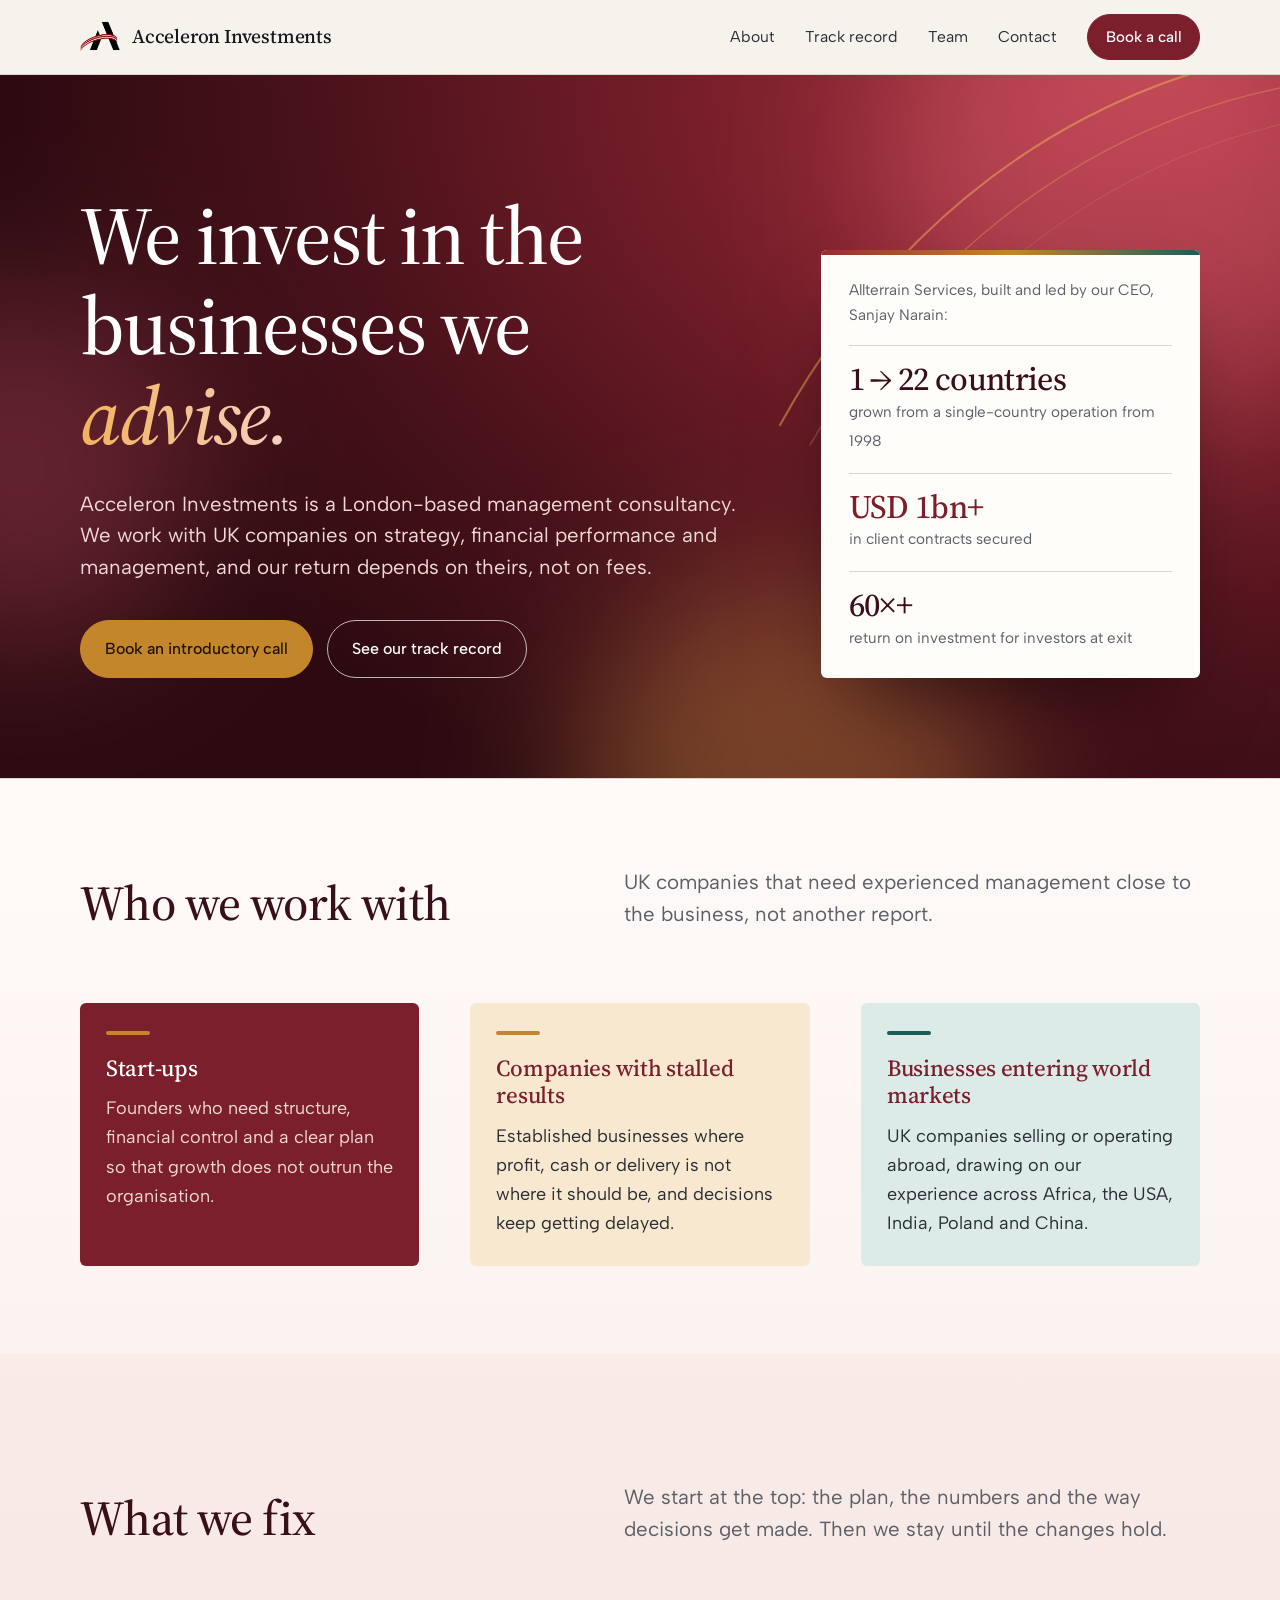
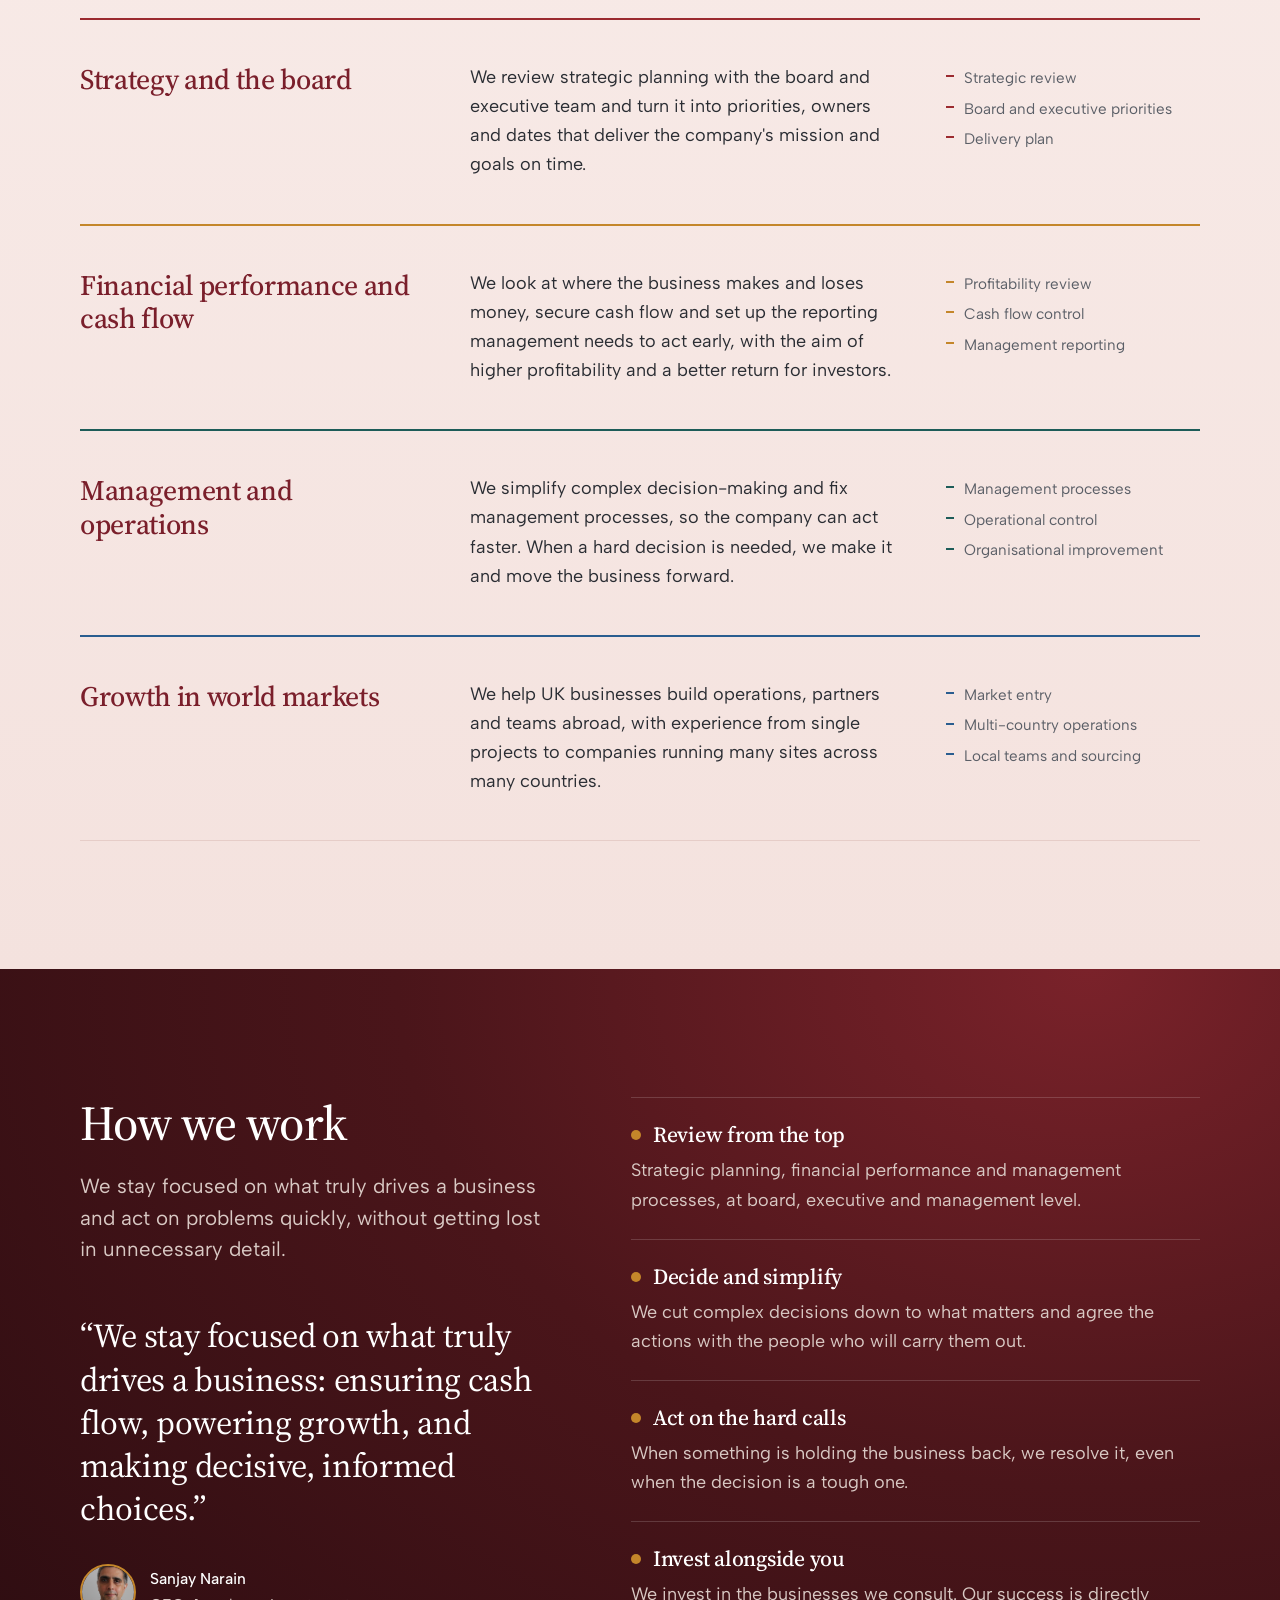
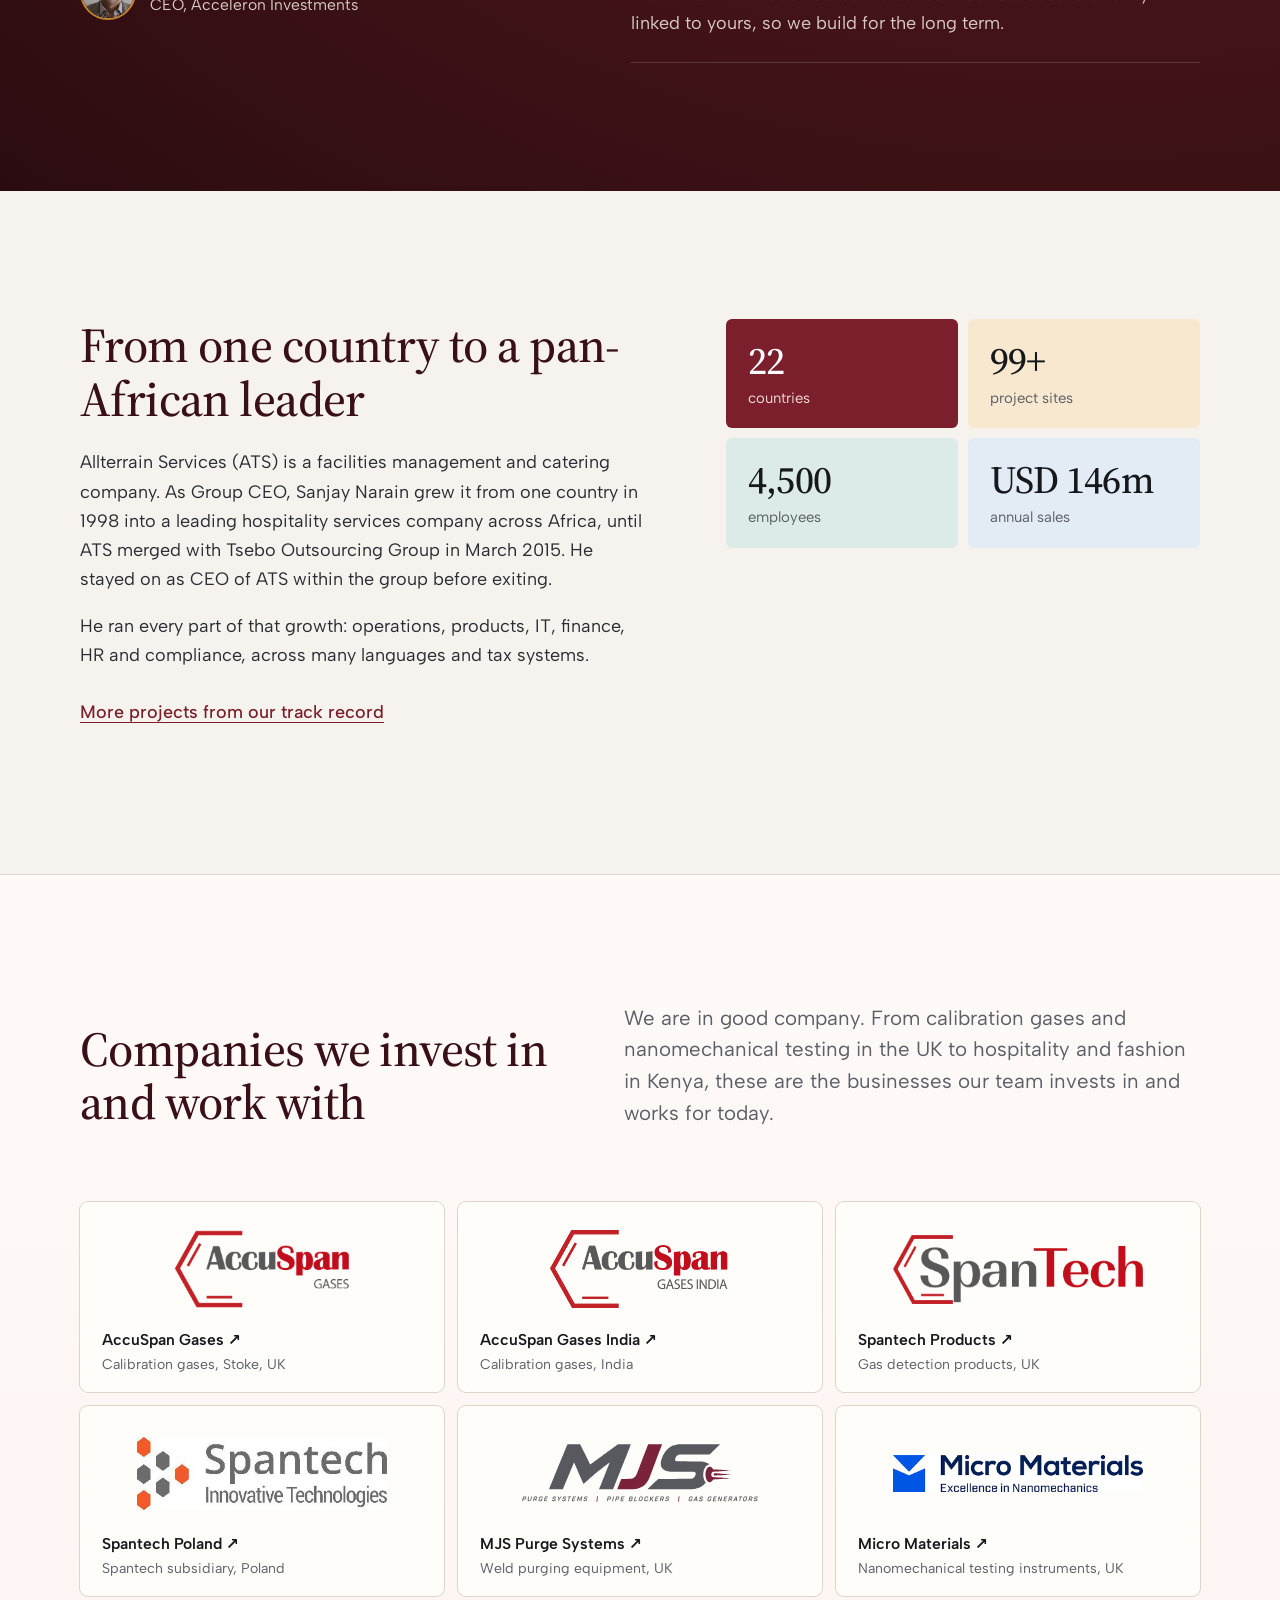
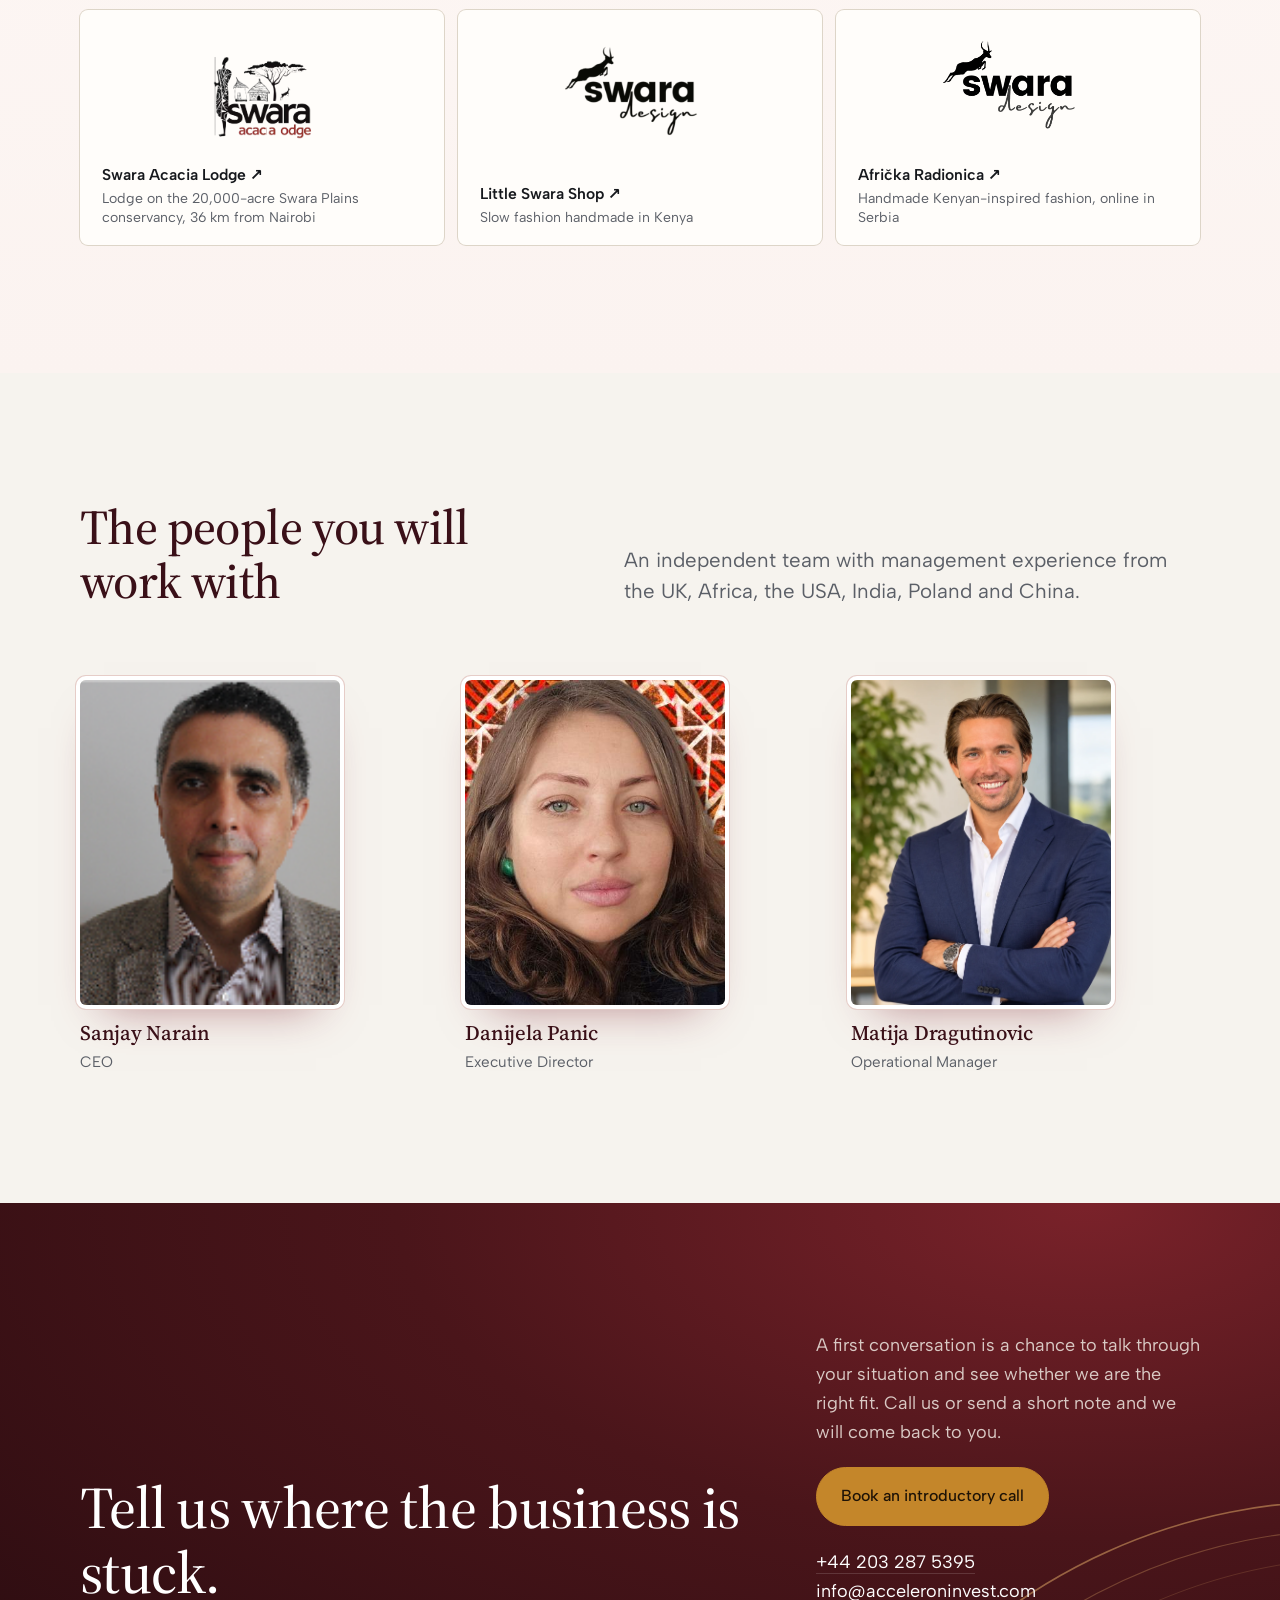
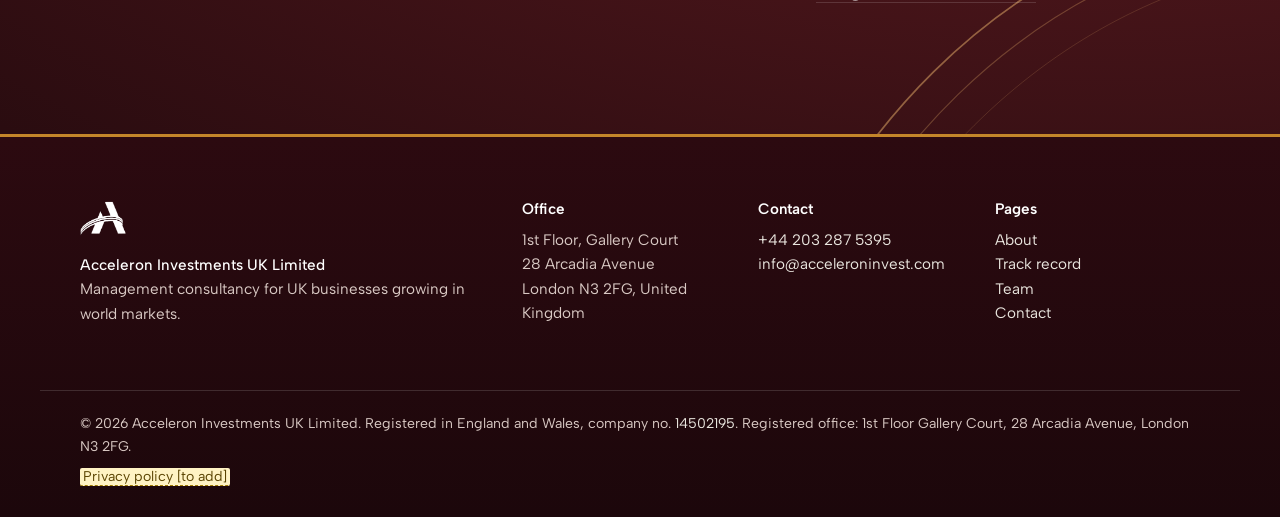
==== index.html @ 72227584 "Acceleron Investments website preview" ====
<!doctype html>
<html lang="en-GB">
<head>
<meta charset="utf-8">
<meta name="viewport" content="width=device-width, initial-scale=1">
<title>Acceleron Investments | Management consultancy that invests in UK businesses</title>
<meta name="description" content="London-based management consultancy. We help UK companies fix strategy, cash flow and management, grow in world markets, and we invest in the businesses we advise.">
<!-- Mockup: ukloniti noindex pri puštanju na acceleroninvest.com -->
<meta name="robots" content="noindex, nofollow">
<meta property="og:title" content="Acceleron Investments | Management consultancy that invests in UK businesses">
<meta property="og:description" content="London-based management consultancy. We help UK companies fix strategy, cash flow and management, grow in world markets, and we invest in the businesses we advise.">
<meta property="og:type" content="website">
<meta name="theme-color" content="#f6f3ee">
<link rel="icon" href="slike/ail-logo.png">
<link rel="preconnect" href="https://fonts.googleapis.com">
<link rel="preconnect" href="https://fonts.gstatic.com" crossorigin>
<link rel="stylesheet" href="https://fonts.googleapis.com/css2?family=Albert+Sans:wght@400;500;600&family=Source+Serif+4:opsz,wght@8..60,400;8..60,500;8..60,600&display=swap">
<script>document.documentElement.classList.add('js')</script>
<link rel="stylesheet" href="css/site.css?v=9fc98da3">
<script src="js/site.js?v=9fc98da3" defer></script>
</head>
<body>
<a class="skip" href="#main">Skip to content</a>
<header class="site-header">
  <div class="wrap bar">
    <a class="brand" href="index.html" aria-label="Acceleron Investments, home">
      <img src="slike/ail-logo.png" alt="" width="46" height="36">
      <span>Acceleron Investments</span>
    </a>
    <button class="menu-toggle" type="button" aria-expanded="false" aria-controls="site-nav">
      <span class="menu-toggle-lines" aria-hidden="true"></span><span class="sr">Menu</span>
    </button>
    <nav id="site-nav" class="site-nav" aria-label="Main">
      <a href="about.html">About</a>
      <a href="track-record.html">Track record</a>
      <a href="team.html">Team</a>
      <a href="contact.html">Contact</a>
      <a class="btn btn-small" href="contact.html?topic=call">Book a call</a>
    </nav>
  </div>
</header>
<main id="main">
<section class="hero on-dark">
  <span class="glow glow-a" aria-hidden="true"></span><span class="glow glow-b" aria-hidden="true"></span><span class="glow glow-c" aria-hidden="true"></span>
  <svg class="arc" viewBox="0 0 720 520" aria-hidden="true" focusable="false">
    <g fill="none" stroke="#9b2a2f" stroke-linecap="round">
      <path d="M40 470 C 200 180, 470 70, 700 90" stroke-width="2.2" opacity=".55"/>
      <path d="M70 490 C 230 210, 490 105, 712 122" stroke-width="1.4" opacity=".35"/>
      <path d="M100 510 C 260 240, 510 140, 720 154" stroke-width="1" opacity=".22"/>
    </g>
  </svg>
  <div class="wrap hero-grid">
    <div>
      <h1 class="rise">We invest in the businesses we <em>advise.</em></h1>
      <p class="lead rise" style="--d:.15s">Acceleron Investments is a London-based management consultancy. We work with UK companies on strategy, financial performance and management, and our return depends on theirs, not on fees.</p>
      <div class="actions rise" style="--d:.3s">
        <a class="btn" href="contact.html?topic=call">Book an introductory call</a>
        <a class="btn btn-line" href="track-record.html">See our track record</a>
      </div>
    </div>
    <aside class="facts rise" style="--d:.45s" aria-label="Our CEO's track record at Allterrain Services">
      <p class="facts-intro">Allterrain Services, built and led by our CEO, Sanjay Narain:</p>
      <div class="fact"><b>1 → 22 countries</b><span>grown from a single-country operation from 1998</span></div>
      <div class="fact"><b>USD 1bn+</b><span>in client contracts secured</span></div>
      <div class="fact"><b>60×+</b><span>return on investment for investors at exit</span></div>
    </aside>
  </div>
</section>

<section class="section-tight on-white rule">
  <div class="wrap">
    <div class="head">
      <h2>Who we work with</h2>
      <p class="lead">UK companies that need experienced management close to the business, not another report.</p>
    </div>
    <div class="cols-3">
      <div class="who">
        <h3>Start-ups</h3>
        <p>Founders who need structure, financial control and a clear plan so that growth does not outrun the organisation.</p>
      </div>
      <div class="who">
        <h3>Companies with stalled results</h3>
        <p>Established businesses where profit, cash or delivery is not where it should be, and decisions keep getting delayed.</p>
      </div>
      <div class="who">
        <h3>Businesses entering world markets</h3>
        <p>UK companies selling or operating abroad, drawing on our experience across Africa, the USA, India, Poland and China.</p>
      </div>
    </div>
  </div>
</section>

<section class="section tint">
  <div class="wrap">
    <div class="head">
      <h2>What we fix</h2>
      <p class="lead">We start at the top: the plan, the numbers and the way decisions get made. Then we stay until the changes hold.</p>
    </div>
    <div class="services">
      <article class="service">
        <h3>Strategy and the board</h3>
        <p>We review strategic planning with the board and executive team and turn it into priorities, owners and dates that deliver the company's mission and goals on time.</p>
        <ul><li>Strategic review</li><li>Board and executive priorities</li><li>Delivery plan</li></ul>
      </article>
      <article class="service">
        <h3>Financial performance and cash flow</h3>
        <p>We look at where the business makes and loses money, secure cash flow and set up the reporting management needs to act early, with the aim of higher profitability and a better return for investors.</p>
        <ul><li>Profitability review</li><li>Cash flow control</li><li>Management reporting</li></ul>
      </article>
      <article class="service">
        <h3>Management and operations</h3>
        <p>We simplify complex decision-making and fix management processes, so the company can act faster. When a hard decision is needed, we make it and move the business forward.</p>
        <ul><li>Management processes</li><li>Operational control</li><li>Organisational improvement</li></ul>
      </article>
      <article class="service">
        <h3>Growth in world markets</h3>
        <p>We help UK businesses build operations, partners and teams abroad, with experience from single projects to companies running many sites across many countries.</p>
        <ul><li>Market entry</li><li>Multi-country operations</li><li>Local teams and sourcing</li></ul>
      </article>
    </div>
  </div>
</section>

<section class="section on-dark">
  <div class="wrap approach">
    <div>
      <h2>How we work</h2>
      <p class="lead" style="margin-top:20px">We stay focused on what truly drives a business and act on problems quickly, without getting lost in unnecessary detail.</p>
      <blockquote class="quote" style="margin-top:48px">
        <p>“We stay focused on what truly drives a business: ensuring cash flow, powering growth, and making decisive, informed choices.”</p>
        <footer><img src="slike/sanjay-narain.png" alt="" width="56" height="56"><span><b>Sanjay Narain</b>CEO, Acceleron Investments</span></footer>
      </blockquote>
    </div>
    <ol class="steps">
      <li><h3>Review from the top</h3><p>Strategic planning, financial performance and management processes, at board, executive and management level.</p></li>
      <li><h3>Decide and simplify</h3><p>We cut complex decisions down to what matters and agree the actions with the people who will carry them out.</p></li>
      <li><h3>Act on the hard calls</h3><p>When something is holding the business back, we resolve it, even when the decision is a tough one.</p></li>
      <li><h3>Invest alongside you</h3><p>We invest in the businesses we consult. Our success is directly linked to yours, so we build for the long term.</p></li>
    </ol>
  </div>
</section>

<section class="section">
  <div class="wrap case">
    <div>
      <h2>From one country to a pan-African leader</h2>
      <div class="prose">
        <p>Allterrain Services (ATS) is a facilities management and catering company. As Group CEO, Sanjay Narain grew it from one country in 1998 into a leading hospitality services company across Africa, until ATS merged with Tsebo Outsourcing Group in March 2015. He stayed on as CEO of ATS within the group before exiting.</p>
        <p>He ran every part of that growth: operations, products, IT, finance, HR and compliance, across many languages and tax systems.</p>
      </div>
      <p style="margin-top:28px"><a class="link" href="track-record.html">More projects from our track record</a></p>
    </div>
    <div>
      <div class="stats">
        <div class="stat"><b>22</b><span>countries</span></div>
        <div class="stat"><b><span data-count="100">100</span>+</b><span>project sites</span></div>
        <div class="stat"><b>4,500</b><span>employees</span></div>
        <div class="stat"><b>USD <span data-count="150">150</span>m</b><span>annual sales</span></div>
      </div>
    </div>
  </div>
</section>

<section class="section on-white rule" id="companies">
  <div class="wrap">
    <div class="head">
      <h2>Companies we invest in and work with</h2>
      <p class="lead">We are in good company. From calibration gases and nanomechanical testing in the UK to hospitality and fashion in Kenya, these are the businesses our team invests in and works for today.</p>
    </div>
    <div class="logos logos-9">
      <a class="logo-cell" style="--accent:#c8202f" href="https://www.accuspangases.com/" target="_blank" rel="noopener"><div class="logo"><img src="slike/accuspan-gases.png" alt="AccuSpan Gases logo" loading="lazy" width="269" height="119"></div><div class="logo-meta"><b>AccuSpan Gases&nbsp;↗</b><small>Calibration gases, Stoke, UK</small></div></a>
      <a class="logo-cell" style="--accent:#c8202f" href="https://www.accuspangases.com/" target="_blank" rel="noopener"><div class="logo"><img src="slike/accuspan-india.png" alt="AccuSpan Gases India logo" loading="lazy" width="690" height="300"></div><div class="logo-meta"><b>AccuSpan Gases India&nbsp;↗</b><small>Calibration gases, India</small></div></a>
      <a class="logo-cell" style="--accent:#d6232f" href="https://www.spantech.co.uk/" target="_blank" rel="noopener"><div class="logo"><img src="slike/spantech-products.webp" alt="Spantech Products logo" loading="lazy" width="731" height="200"></div><div class="logo-meta"><b>Spantech Products&nbsp;↗</b><small>Gas detection products, UK</small></div></a>
      <a class="logo-cell" style="--accent:#e0592a" href="https://www.spantech.pl/" target="_blank" rel="noopener"><div class="logo"><img src="slike/spantech-poland.jpg" alt="Spantech Poland logo" loading="lazy" width="408" height="120"></div><div class="logo-meta"><b>Spantech Poland&nbsp;↗</b><small>Spantech subsidiary, Poland</small></div></a>
      <a class="logo-cell" style="--accent:#8e1b2c" href="https://www.mjspurgesystems.com/" target="_blank" rel="noopener"><div class="logo"><img src="slike/mjs-purge-systems.svg" alt="MJS Purge Systems logo" loading="lazy" width="1387" height="401"></div><div class="logo-meta"><b>MJS Purge Systems&nbsp;↗</b><small>Weld purging equipment, UK</small></div></a>
      <a class="logo-cell" style="--accent:#1f5ed8" href="https://www.micromaterials.co.uk/" target="_blank" rel="noopener"><div class="logo"><img src="slike/micro-materials.png" alt="Micro Materials logo" loading="lazy" width="800" height="118"></div><div class="logo-meta"><b>Micro Materials&nbsp;↗</b><small>Nanomechanical testing instruments, UK</small></div></a>
      <a class="logo-cell" style="--accent:#1d5c58" href="https://www.swaraacacia.com/" target="_blank" rel="noopener"><div class="logo"><img class="sq" src="slike/swara-acacia-lodge.png" alt="Swara Acacia Lodge logo" loading="lazy" width="577" height="533"></div><div class="logo-meta"><b>Swara Acacia Lodge&nbsp;↗</b><small>Lodge on the 20,000-acre Swara Plains conservancy, 36 km from Nairobi</small></div></a>
      <a class="logo-cell" style="--accent:#c4862a" href="https://www.littleswarashop.com/" target="_blank" rel="noopener"><div class="logo"><img class="invert crop" src="slike/little-swara-shop.jpg" alt="Little Swara Shop logo" loading="lazy" width="1024" height="1280"></div><div class="logo-meta"><b>Little Swara Shop&nbsp;↗</b><small>Slow fashion handmade in Kenya</small></div></a>
      <a class="logo-cell" style="--accent:#3c3c3c" href="https://www.africkaradionica.com/" target="_blank" rel="noopener"><div class="logo"><img class="blend crop" src="slike/africka-radionica.jpg" alt="Afrička Radionica logo" loading="lazy" width="375" height="375"></div><div class="logo-meta"><b>Afrička Radionica&nbsp;↗</b><small>Handmade Kenyan-inspired fashion, online in Serbia</small></div></a>
    </div>
  </div>
</section>

<section class="section">
  <div class="wrap">
    <div class="head">
      <h2>The people you will work with</h2>
      <p class="lead">An independent team with management experience from the UK, Africa, the USA, India, Poland and China.</p>
    </div>
    <div class="team-teaser">
      <a href="team.html#sanjay-narain">
        <div class="photo"><img src="slike/sanjay-narain.png" alt="Sanjay Narain" loading="lazy" width="128" height="158"></div>
        <h3>Sanjay Narain</h3><p>CEO</p>
      </a>
      <a href="team.html#danijela-panic">
        <div class="photo"><img src="slike/danijela-panic.jpg" alt="Danijela Panic" loading="lazy" width="500" height="500"></div>
        <h3>Danijela Panic</h3><p>Executive Director</p>
      </a>
      <a href="team.html#matija-dragutinovic">
        <div class="photo"><img src="slike/matija-dragutinovic.webp" alt="Matija Dragutinovic" loading="lazy" width="1086" height="1448" style="object-position:50% 20%"></div>
        <h3>Matija Dragutinovic</h3><p>Operational Manager</p>
      </a>
    </div>
  </div>
</section>

<section class="section on-dark">
  <svg class="cta-arc" viewBox="0 0 720 520" aria-hidden="true" focusable="false"><g fill="none" stroke="#e7b06a" stroke-linecap="round"><path d="M40 470 C 200 180, 470 70, 700 90" stroke-width="2"/><path d="M70 490 C 230 210, 490 105, 712 122" stroke-width="1.3" opacity=".6"/><path d="M100 510 C 260 240, 510 140, 720 154" stroke-width="1" opacity=".4"/></g></svg>
  <div class="wrap cta">
    <h2>Tell us where the business is stuck.</h2>
    <div class="cta-side">
      <p>A first conversation is a chance to talk through your situation and see whether we are the right fit. Call us or send a short note and we will come back to you.</p>
      <div class="actions" style="margin-bottom:22px">
        <a class="btn" href="contact.html?topic=call">Book an introductory call</a>
      </div>
      <p style="margin:0"><a class="plain" href="tel:+442032875395">+44 203 287 5395</a><br><a class="plain" href="mailto:info@acceleroninvest.com">info@acceleroninvest.com</a></p>
    </div>
  </div>
</section>

</main>
<footer class="site-footer">
  <div class="wrap foot">
    <div class="foot-brand">
      <img src="slike/ail-logo.png" alt="" width="46" height="36">
      <p><strong>Acceleron Investments UK Limited</strong><br>Management consultancy for UK businesses growing in world markets.</p>
    </div>
    <div>
      <h2 class="foot-h">Office</h2>
      <address>1st Floor, Gallery Court<br>28 Arcadia Avenue<br>London N3 2FG, United Kingdom</address>
    </div>
    <div>
      <h2 class="foot-h">Contact</h2>
      <p><a href="tel:+442032875395">+44 203 287 5395</a><br><a href="mailto:info@acceleroninvest.com">info@acceleroninvest.com</a></p>
    </div>
    <nav aria-label="Footer">
      <h2 class="foot-h">Pages</h2>
      <p><a href="about.html">About</a><br><a href="track-record.html">Track record</a><br><a href="team.html">Team</a><br><a href="contact.html">Contact</a></p>
    </nav>
  </div>
  <div class="wrap foot-legal">
    <p>© 2026 Acceleron Investments UK Limited. Registered in England and Wales, company no. <a href="https://find-and-update.company-information.service.gov.uk/company/14502195" target="_blank" rel="noopener">14502195</a>. Registered office: 1st Floor Gallery Court, 28 Arcadia Avenue, London N3 2FG.</p>
    <p><span class="tbc" title="Placeholder: privacy policy page not yet written">Privacy policy [to add]</span></p>
  </div>
</footer>
</body>
</html>
---- css/site.css ----
/* Acceleron Investments — mockup v2
   Fonts: Source Serif 4 (headings), Albert Sans (text). Colours from the logo: black + deep red. */
:root{
  --paper:#f6f3ee;
  --paper-2:#efe9e0;
  --white:#fffdfa;
  --ink:#16181c;
  --text:#2a2d33;
  --muted:#5b5f67;
  --line:#ddd5c8;
  --red:#9b2a2f;
  --red-dark:#7d2025;
  --night:#17191d;
  --wine:#4a151a;
  --wine-2:#6e1f26;
  --ochre:#c4862a;
  --ochre-soft:#f7e8cf;
  --teal:#1d5c58;
  --teal-soft:#dcebe8;
  --blush:#f6e1da;
  --sky:#2a5d8f;
  --night-text:#e9e5de;
  --night-muted:#d9c9c4;
  --night-line:rgba(255,255,255,.14);
  --serif:"Source Serif 4",Georgia,"Times New Roman",serif;
  --sans:"Albert Sans",system-ui,-apple-system,"Segoe UI",sans-serif;
  --wrap:1200px;
  --gutter:clamp(16px,4vw,40px);
}
*,*::before,*::after{box-sizing:border-box}
html{-webkit-text-size-adjust:100%}
body{margin:0;background:var(--paper);color:var(--text);font:400 18px/1.62 var(--sans);-webkit-font-smoothing:antialiased;overflow-x:hidden}
img{max-width:100%;height:auto;display:block}
a{color:inherit}
p{margin:0 0 1em}
h1,h2,h3{font-family:var(--serif);color:var(--ink);font-weight:500;line-height:1.1;letter-spacing:-.012em;margin:0}
h1{font-size:clamp(2.6rem,6.4vw,5.4rem);letter-spacing:-.022em}
h2{font-size:clamp(2rem,3.8vw,3.1rem)}
h3{font-size:clamp(1.3rem,1.8vw,1.55rem);line-height:1.2}
.wrap{max-width:var(--wrap);margin:0 auto;padding-left:var(--gutter);padding-right:var(--gutter)}
.sr{position:absolute;width:1px;height:1px;overflow:hidden;clip:rect(0 0 0 0);white-space:nowrap}
.skip{position:absolute;left:12px;top:-60px;background:var(--ink);color:#fff;padding:10px 14px;z-index:100;text-decoration:none}
.skip:focus{top:12px}
:focus-visible{outline:2px solid var(--red);outline-offset:3px}

/* Placeholder marker: anything not confirmed by the client */
.tbc{background:#fff3c4;color:#5a4300;border-bottom:1px dashed #a07a00;padding:0 .2em;border-radius:2px;cursor:help}
.on-dark .tbc{background:#4a3c10;color:#ffe6a0;border-color:#d8b44a}

/* Buttons */
.btn{display:inline-flex;align-items:center;gap:.6em;background:var(--red);color:#fff;text-decoration:none;font-weight:500;font-size:1rem;padding:.95em 1.5em;border-radius:999px;border:1px solid var(--red);transition:background .2s,border-color .2s}
.btn:hover{background:var(--red-dark);border-color:var(--red-dark)}
.btn-line{background:transparent;color:var(--ink);border-color:var(--ink)}
.btn-line:hover{background:var(--ink);color:#fff;border-color:var(--ink)}
.on-dark .btn-line{color:var(--night-text);border-color:var(--night-text)}
.on-dark .btn-line:hover{background:var(--night-text);color:var(--night)}
.btn-small{padding:.62em 1.15em;font-size:.95rem}
.link{color:var(--red);font-weight:500;text-decoration:underline;text-underline-offset:.22em;text-decoration-thickness:1px}
.link:hover{text-decoration-thickness:2px}
.on-dark .link{color:#f0b2ae}

/* Header */
.site-header{position:sticky;top:0;z-index:50;background:rgba(246,243,238,.92);backdrop-filter:saturate(1.4) blur(10px);-webkit-backdrop-filter:saturate(1.4) blur(10px);border-bottom:1px solid var(--line)}
.bar{display:flex;align-items:center;justify-content:space-between;height:74px}
.brand{display:flex;align-items:center;gap:12px;text-decoration:none;color:var(--ink);font-family:var(--serif);font-size:1.22rem;font-weight:500;letter-spacing:-.01em}
.brand img{width:40px;height:auto}
.site-nav{display:flex;align-items:center;gap:30px;font-size:.98rem}
.site-nav a:not(.btn){text-decoration:none;color:var(--text);padding:6px 0;border-bottom:1px solid transparent}
.site-nav a:not(.btn):hover{border-bottom-color:var(--ink)}
.site-nav a[aria-current="page"]{color:var(--ink);font-weight:600;border-bottom-color:var(--red)}
.menu-toggle{display:none;background:none;border:0;width:44px;height:44px;cursor:pointer;color:var(--ink);position:relative}
.menu-toggle-lines,.menu-toggle-lines::before,.menu-toggle-lines::after{position:absolute;left:11px;width:22px;height:2px;background:currentColor;transition:transform .2s,opacity .2s}
.menu-toggle-lines{top:21px}
.menu-toggle-lines::before{content:"";left:0;top:-7px}
.menu-toggle-lines::after{content:"";left:0;top:7px}
.menu-toggle[aria-expanded="true"] .menu-toggle-lines{background:transparent}
.menu-toggle[aria-expanded="true"] .menu-toggle-lines::before{transform:translateY(7px) rotate(45deg)}
.menu-toggle[aria-expanded="true"] .menu-toggle-lines::after{transform:translateY(-7px) rotate(-45deg)}

/* Sections */
.section{padding:clamp(72px,10vw,128px) 0}
.section-tight{padding:clamp(56px,7vw,88px) 0}
.rule{border-top:1px solid var(--line)}
.on-dark{background:radial-gradient(120% 140% at 85% 0%,#7a222a 0%,var(--wine) 45%,#2a0c10 100%);color:var(--night-text);position:relative;overflow:hidden}
.on-dark h1,.on-dark h2,.on-dark h3{color:#fff}
.on-dark .muted{color:var(--night-muted)}
.on-white{background:var(--white)}
.muted{color:var(--muted)}
.lead{font-size:clamp(1.12rem,1.6vw,1.32rem);line-height:1.55;color:var(--muted);max-width:40em}
.on-dark .lead{color:var(--night-muted)}
.head{display:grid;grid-template-columns:minmax(0,5fr) minmax(0,6fr);gap:clamp(24px,5vw,80px);align-items:end;margin-bottom:clamp(40px,6vw,72px)}
.head .lead{margin:0}
.head-solo{max-width:780px;margin-bottom:clamp(36px,5vw,60px)}
.head-solo .lead{margin-top:20px}

/* Hero */
.hero{padding:clamp(56px,9vw,120px) 0 clamp(56px,8vw,100px);position:relative;overflow:hidden}
.hero-grid{display:grid;grid-template-columns:minmax(0,7fr) minmax(0,4fr);gap:clamp(32px,6vw,96px);align-items:end}
.hero h1 em{font-style:italic;color:var(--red)}
.hero .lead{margin:28px 0 36px}
.actions{display:flex;flex-wrap:wrap;gap:12px 14px}
.arc{position:absolute;right:-180px;top:-120px;width:720px;max-width:none;pointer-events:none;opacity:.9}
.facts{position:relative;background:var(--white);border:1px solid var(--line);padding:28px 28px 8px}
.facts p.facts-intro{font-size:.95rem;color:var(--muted);margin-bottom:18px}
.fact{border-top:1px solid var(--line);padding:16px 0 18px}
.fact b{display:block;font-family:var(--serif);font-weight:500;font-size:2.05rem;line-height:1.05;color:var(--ink);letter-spacing:-.02em}
.fact > span{font-size:.95rem;color:var(--muted)}

/* Page hero (inner pages) */
.page-hero{padding:clamp(56px,8vw,110px) 0 clamp(40px,5vw,64px)}
.page-hero h1{font-size:clamp(2.4rem,5.6vw,4.6rem);max-width:14em}
.page-hero .lead{margin-top:24px}

/* Audience */
.cols-3{display:grid;grid-template-columns:repeat(3,minmax(0,1fr));gap:clamp(28px,4vw,56px)}
.cols-2{display:grid;grid-template-columns:repeat(2,minmax(0,1fr));gap:clamp(28px,4vw,64px)}
.who{border-top:2px solid var(--ink);padding-top:22px}
.who h3{margin-bottom:12px}
.who p{color:var(--muted);margin:0}

/* Services */
.services{border-top:1px solid var(--line)}
.service{display:grid;grid-template-columns:minmax(0,4fr) minmax(0,5fr) minmax(0,3fr);gap:clamp(20px,4vw,56px);padding:clamp(28px,4vw,44px) 0;border-bottom:1px solid var(--line)}
.service h3{font-size:clamp(1.45rem,2.2vw,1.9rem)}
.service p{margin:0;color:var(--text)}
.service ul{margin:0;padding:0;list-style:none;font-size:.95rem;color:var(--muted)}
.service li{padding:3px 0 3px 18px;position:relative}
.service li::before{content:"";position:absolute;left:0;top:.8em;width:8px;height:1px;background:var(--red)}

/* Approach */
.approach{display:grid;grid-template-columns:minmax(0,5fr) minmax(0,6fr);gap:clamp(32px,6vw,96px)}
.steps{margin:0;padding:0;list-style:none;border-top:1px solid var(--night-line)}
.steps li{padding:24px 0;border-bottom:1px solid var(--night-line)}
.steps h3{font-size:1.35rem;margin-bottom:8px}
.steps p{margin:0;color:var(--night-muted)}
blockquote{margin:0}
.quote p{font-family:var(--serif);font-size:clamp(1.55rem,2.6vw,2.25rem);line-height:1.3;color:#fff;letter-spacing:-.01em}
.quote footer{display:flex;align-items:center;gap:14px;margin-top:28px;font-size:.98rem;color:var(--night-muted)}
.quote footer img{width:56px;height:56px;border-radius:50%;object-fit:cover;border:2px solid var(--ochre)}
.quote footer b{display:block;color:#fff;font-weight:500}

/* Case feature */
.case{display:grid;grid-template-columns:minmax(0,6fr) minmax(0,5fr);gap:clamp(32px,6vw,96px);align-items:start}
.case h2{margin-bottom:22px}
.stats{display:grid;grid-template-columns:repeat(2,minmax(0,1fr));border-top:1px solid var(--line);border-left:1px solid var(--line)}
.stat{border-right:1px solid var(--line);border-bottom:1px solid var(--line);padding:22px 22px 20px;background:var(--white)}
.stat b{display:block;font-family:var(--serif);font-weight:500;font-size:clamp(1.9rem,3vw,2.5rem);line-height:1.05;color:var(--ink);letter-spacing:-.02em;margin-bottom:6px}
.stat > span{font-size:.93rem;color:var(--muted);line-height:1.4;display:block}
.note{font-size:.88rem;color:var(--muted);margin-top:14px}

/* Portfolio */
.logos{display:grid;grid-template-columns:repeat(3,minmax(0,1fr));border-top:1px solid var(--line);border-left:1px solid var(--line)}
.logo-cell{border-right:1px solid var(--line);border-bottom:1px solid var(--line);min-height:190px;padding:26px 22px 18px;display:flex;flex-direction:column;justify-content:space-between;gap:16px;background:var(--white);text-decoration:none}
.logo-cell .logo{flex:1;display:flex;align-items:center;justify-content:center}
.logo-cell img{max-height:78px;max-width:78%;width:auto;object-fit:contain}
.logo-cell > span{font-size:.9rem;color:var(--muted)}
a.logo-cell:hover span{color:var(--ink)}
.featured{display:grid;grid-template-columns:minmax(0,4fr) minmax(0,7fr);border:1px solid var(--line);background:var(--white);margin-bottom:40px}
.featured .logo{display:flex;align-items:center;justify-content:center;padding:40px;border-right:1px solid var(--line)}
.featured .logo img{max-width:220px}
.featured .body{padding:clamp(28px,4vw,48px)}
.featured h3{margin-bottom:14px;font-size:clamp(1.5rem,2.4vw,2rem)}
.tags{display:flex;flex-wrap:wrap;gap:8px;margin:18px 0 0;padding:0;list-style:none}
.tags li{font-size:.88rem;border:1px solid var(--line);padding:4px 12px;border-radius:999px;color:var(--muted)}

/* Prose blocks */
.split{display:grid;grid-template-columns:minmax(0,4fr) minmax(0,7fr);gap:clamp(24px,6vw,96px)}
.prose p{max-width:38em}
.prose p:last-child{margin-bottom:0}
.list-plain{margin:0;padding:0;list-style:none;border-top:1px solid var(--line)}
.list-plain li{padding:14px 0;border-bottom:1px solid var(--line)}
.places{display:flex;flex-wrap:wrap;gap:10px;margin:22px 0 0;padding:0;list-style:none}
.places li{font-family:var(--serif);font-size:1.3rem;padding:6px 16px;border:1px solid var(--line);border-radius:999px;background:var(--white)}

/* Track record timeline */
.record{border-top:1px solid var(--line)}
.entry{display:grid;grid-template-columns:minmax(0,2fr) minmax(0,5fr) minmax(0,4fr);gap:clamp(16px,4vw,56px);padding:clamp(32px,4vw,52px) 0;border-bottom:1px solid var(--line)}
.entry .when{font-family:var(--serif);font-size:1.15rem;color:var(--red)}
.entry h2{font-size:clamp(1.6rem,2.6vw,2.2rem);margin-bottom:16px}
.entry .result{background:var(--white);border:1px solid var(--line);padding:20px 22px;align-self:start}
.entry .result b{display:block;font-family:var(--serif);font-weight:500;font-size:1.7rem;line-height:1.1;color:var(--ink);margin-bottom:6px}
.entry .result > span{font-size:.93rem;color:var(--muted)}
.entry .result + .result{margin-top:12px}
.entry .results{align-self:start}

/* Team */
.people{display:grid;gap:0}
.person:first-child{border-top:1px solid var(--line)}
.person{display:grid;grid-template-columns:minmax(0,3fr) minmax(0,8fr);gap:clamp(24px,5vw,72px);padding:clamp(36px,5vw,64px) 0;border-bottom:1px solid var(--line)}
.photo{aspect-ratio:4/5;background:var(--paper-2);overflow:hidden;max-width:280px}
.photo img{width:100%;height:100%;object-fit:cover;transition:transform .7s cubic-bezier(.2,.7,.2,1)}
.photo-empty{display:flex;align-items:center;justify-content:center;flex-direction:column;gap:8px;border:1px dashed #b9ad98;color:var(--muted);font-size:.85rem;text-align:center;padding:16px}
.photo-empty b{font-family:var(--serif);font-weight:500;font-size:3rem;color:var(--ink);line-height:1}
.person h2{font-size:clamp(1.8rem,3vw,2.5rem)}
.role{font-size:1.02rem;color:var(--red);margin:6px 0 22px;font-weight:500}
.person .prose p{color:var(--text)}
.creds{margin:22px 0 0;padding:0;list-style:none;display:flex;flex-wrap:wrap;gap:8px}
.creds li{font-size:.88rem;border:1px solid var(--line);padding:4px 12px;border-radius:999px;color:var(--muted);background:var(--white)}
.team-teaser{display:grid;grid-template-columns:repeat(3,minmax(0,1fr));gap:clamp(20px,3vw,36px)}
.team-teaser a{text-decoration:none}
.team-teaser .photo{max-width:none;margin-bottom:16px}
.team-teaser h3{font-size:1.3rem}
.team-teaser p{margin:4px 0 0;color:var(--muted);font-size:.95rem}

/* CTA band */
.cta{display:grid;grid-template-columns:minmax(0,7fr) minmax(0,4fr);gap:clamp(28px,5vw,80px);align-items:end}
.cta h2{font-size:clamp(2.2rem,4.6vw,3.8rem)}
.cta-side p{margin:0 0 20px;color:var(--night-muted)}
.cta-side a.plain{color:#fff;text-decoration:none;border-bottom:1px solid var(--night-line)}
.cta-side a.plain:hover{border-bottom-color:#fff}

/* Contact */
.contact-grid{display:grid;grid-template-columns:minmax(0,7fr) minmax(0,4fr);gap:clamp(32px,6vw,96px);align-items:start}
.form{display:grid;grid-template-columns:repeat(2,minmax(0,1fr));gap:22px 20px}
.field{display:flex;flex-direction:column;gap:7px}
.field-wide{grid-column:1/-1}
.field label{font-weight:500;font-size:.98rem;color:var(--ink)}
.field .req{color:var(--red)}
.field .hint{font-size:.88rem;color:var(--muted)}
.field input,.field select,.field textarea{font:inherit;font-size:1rem;color:var(--ink);background:var(--white);border:1px solid #b8ae9e;border-radius:4px;padding:13px 14px;width:100%;min-height:50px}
.field textarea{min-height:160px;resize:vertical}
.field input:focus,.field select:focus,.field textarea:focus{outline:2px solid var(--red);outline-offset:1px;border-color:var(--red)}
.field [aria-invalid="true"]{border-color:#b3261e;background:#fff7f6}
.error{font-size:.9rem;color:#b3261e;min-height:0}
.error:empty{display:none}
.check{grid-column:1/-1;display:flex;gap:12px;align-items:flex-start;font-size:.95rem;color:var(--muted)}
.check input{width:20px;height:20px;margin-top:3px;accent-color:var(--red);flex:none}
.form-foot{grid-column:1/-1;display:flex;flex-wrap:wrap;align-items:center;gap:14px 20px}
.form-foot button{font-family:inherit;cursor:pointer}
.form-status{grid-column:1/-1;padding:18px 20px;border-radius:4px;font-size:.98rem}
.form-status[hidden]{display:none}
.form-status.ok{background:#eef4ea;border:1px solid #9cb98c;color:#24401a}
.form-status.bad{background:#fff3f2;border:1px solid #e0a39e;color:#7a1d17}
.dev-note{margin-top:28px;font-size:.9rem;padding:14px 16px;background:#fff3c4;border:1px dashed #a07a00;color:#5a4300;border-radius:4px}
.contact-card{background:var(--white);border:1px solid var(--line);padding:28px}
.contact-card h2{font-size:1.5rem;margin-bottom:16px}
.contact-card address{font-style:normal;margin-bottom:18px}
.contact-card p{margin-bottom:10px}
.contact-card a{color:var(--ink)}
.contact-card + .contact-card{margin-top:18px}

/* Footer */
.site-footer{background:#0f1013;border-top:1px solid var(--night-line);color:var(--night-muted);font-size:.95rem;padding:64px 0 28px}
.site-footer a{color:var(--night-text);text-decoration:none}
.site-footer a:hover{text-decoration:underline}
.foot{display:grid;grid-template-columns:minmax(0,4fr) repeat(3,minmax(0,2fr));gap:32px}
.foot-brand img{width:46px;filter:invert(1) grayscale(1) brightness(1.6);margin-bottom:16px}
.foot-brand strong{color:#fff;font-weight:500}
.foot-h{font-family:var(--sans);font-size:.95rem;font-weight:600;color:#fff;margin:0 0 10px;letter-spacing:0}
.site-footer address{font-style:normal}
.foot-legal{display:flex;flex-wrap:wrap;justify-content:space-between;gap:8px 24px;border-top:1px solid var(--night-line);margin-top:48px;padding-top:22px;font-size:.88rem}
.foot-legal p{margin:0}

/* Tablet */
@media (max-width:1024px){
  .hero-grid,.case,.approach,.cta,.contact-grid,.split{grid-template-columns:minmax(0,1fr)}
  .head{grid-template-columns:minmax(0,1fr);align-items:start}
  .service{grid-template-columns:minmax(0,1fr) minmax(0,1fr)}
  .service h3{grid-column:1/-1}
  .entry{grid-template-columns:minmax(0,1fr) minmax(0,2fr)}
  .entry .results,.entry .result:only-child{grid-column:2}
  .facts{max-width:560px}
  .foot{grid-template-columns:repeat(2,minmax(0,1fr))}
  .arc{width:520px;right:-220px;top:-90px;opacity:.55}
}
/* Phone */
@media (max-width:760px){
  body{font-size:17px}
  .bar{height:64px}
  .brand{font-size:1.08rem}
  .brand img{width:34px}
  .menu-toggle{display:block}
  .site-nav{display:none;position:absolute;left:0;right:0;top:64px;background:var(--paper);border-bottom:1px solid var(--line);flex-direction:column;align-items:stretch;gap:0;padding:8px var(--gutter) 20px}
  .site-nav.open{display:flex}
  .site-nav a:not(.btn){padding:14px 0;border-bottom:1px solid var(--line);font-size:1.08rem}
  .site-nav a[aria-current="page"]{border-bottom-color:var(--line);color:var(--red)}
  .site-nav .btn{margin-top:18px;justify-content:center}
  .cols-3,.cols-2,.team-teaser{grid-template-columns:minmax(0,1fr)}
  .service{grid-template-columns:minmax(0,1fr);gap:14px}
  .entry{grid-template-columns:minmax(0,1fr);gap:12px}
  .entry .results,.entry .result:only-child{grid-column:auto}
  .logos{grid-template-columns:repeat(2,minmax(0,1fr))}
  .logo-cell{min-height:150px;padding:18px 14px 14px}
  .logo-cell img{max-height:60px;max-width:88%}
  .featured{grid-template-columns:minmax(0,1fr)}
  .featured .logo{border-right:0;border-bottom:1px solid var(--line);padding:28px}
  .person{grid-template-columns:minmax(0,1fr)}
  .photo{max-width:200px}
  .team-teaser .photo{max-width:none;aspect-ratio:1/1}
  .form{grid-template-columns:minmax(0,1fr)}
  .foot{grid-template-columns:minmax(0,1fr)}
  .stats{grid-template-columns:minmax(0,1fr) minmax(0,1fr)}
  .stat{padding:16px 14px}
  .arc{display:none}
  .actions .btn{flex:1 1 auto;justify-content:center}
}
@media (prefers-reduced-motion:reduce){*{transition:none!important;scroll-behavior:auto!important}}

/* ===== Colour and motion layer (v2.1) ===== */
.on-white{background:linear-gradient(180deg,var(--white),#fbf6ef)}
.on-dark .tbc{background:#5e4513;color:#ffe6a0}
.on-dark .btn{background:var(--ochre);border-color:var(--ochre);color:#1d1206}
.on-dark .btn:hover{background:#d99a3c;border-color:#d99a3c}
.on-dark .steps,.on-dark .steps li{border-color:rgba(255,255,255,.16)}

/* Hero: soft colour fields behind the type */
.hero,.page-hero{position:relative;overflow:hidden;isolation:isolate}
.glow{position:absolute;z-index:-1;border-radius:50%;filter:blur(70px);opacity:.55;pointer-events:none}
.glow-a{width:520px;height:520px;background:#e7b7ad;right:-120px;top:-160px;animation:drift 18s ease-in-out infinite alternate}
.glow-b{width:420px;height:420px;background:#f1d29e;right:22%;bottom:-220px;animation:drift 22s ease-in-out infinite alternate-reverse}
.glow-c{width:360px;height:360px;background:#b9dad5;left:-160px;top:30%;opacity:.45;animation:drift 26s ease-in-out infinite alternate}
@keyframes drift{from{transform:translate(0,0) scale(1)}to{transform:translate(-40px,30px) scale(1.12)}}
.arc path{stroke-dasharray:1200;stroke-dashoffset:1200;animation:draw 2.4s cubic-bezier(.6,.1,.2,1) .3s forwards}
.arc path:nth-child(2){animation-delay:.55s}
.arc path:nth-child(3){animation-delay:.8s}
@keyframes draw{to{stroke-dashoffset:0}}
.hero h1 em{background:linear-gradient(90deg,var(--red),var(--ochre));-webkit-background-clip:text;background-clip:text;color:transparent;padding-right:.08em}
.facts{border:0;box-shadow:0 30px 60px -30px rgba(74,21,26,.35),0 0 0 1px var(--line);border-radius:6px;overflow:hidden}
.facts::before{content:"";position:absolute;left:0;right:0;top:0;height:5px;background:linear-gradient(90deg,var(--red),var(--ochre),var(--teal))}
.fact:nth-of-type(2) b{color:var(--red)}
.fact:nth-of-type(3) b{color:var(--teal)}
.fact:nth-of-type(4) b{color:#9a6418}

/* Audience cards */
.who{border-top:0;padding:28px 26px;border-radius:6px;background:var(--blush);transition:transform .35s ease,box-shadow .35s ease}
.who:nth-child(2){background:var(--ochre-soft)}
.who:nth-child(3){background:var(--teal-soft)}
.who::before{content:"";display:block;width:44px;height:4px;border-radius:2px;background:var(--red);margin-bottom:20px}
.who:nth-child(2)::before{background:var(--ochre)}
.who:nth-child(3)::before{background:var(--teal)}
.who p{color:var(--text)}
.who:hover{transform:translateY(-4px);box-shadow:0 18px 40px -24px rgba(0,0,0,.35)}

/* Services: colour accent per row, slides in on hover */
.service{position:relative;transition:background .35s ease}
.service::before{content:"";position:absolute;left:0;top:-1px;height:2px;width:0;background:var(--accent,var(--red));transition:width .6s cubic-bezier(.2,.7,.2,1)}
.service:hover::before,.service.is-in::before{width:100%}
.service:nth-child(1){--accent:var(--red)}
.service:nth-child(2){--accent:var(--ochre)}
.service:nth-child(3){--accent:var(--teal)}
.service:nth-child(4){--accent:var(--sky)}
.service h3{transition:color .3s}
.service:hover h3{color:var(--accent)}
.service li::before{background:var(--accent);height:2px}

/* Quote and steps */
.quote p{color:#fff}
.steps li{transition:padding-left .35s ease}
.steps li:hover{padding-left:12px}
.steps h3{display:flex;align-items:center;gap:12px}
.steps h3::before{content:"";width:10px;height:10px;border-radius:50%;background:var(--ochre);flex:none}

/* Stats: coloured tiles */
.stats{border:0;gap:10px}
.stat{border:0;border-radius:6px;transition:transform .35s ease}
.stat:nth-child(1){background:var(--blush)}
.stat:nth-child(2){background:var(--ochre-soft)}
.stat:nth-child(3){background:var(--teal-soft)}
.stat:nth-child(4){background:#e3ebf4}
.stat:hover{transform:translateY(-3px)}
.entry .result{border:0;border-left:4px solid var(--ochre);border-radius:0 6px 6px 0;background:var(--ochre-soft)}
.entry:nth-child(3n+1) .result{border-left-color:var(--red);background:var(--blush)}
.entry:nth-child(3n+2) .result{border-left-color:var(--teal);background:var(--teal-soft)}
.entry .when{display:inline-block;align-self:start;background:var(--white);border:1px solid var(--line);border-radius:999px;padding:4px 14px;font-size:1rem;height:max-content}

/* Portfolio */
.logos.logos-9{grid-template-columns:repeat(3,minmax(0,1fr));gap:14px;border:0}
.logos-9 .logo-cell{border:0;border-radius:8px;box-shadow:0 0 0 1px var(--line);position:relative;overflow:hidden;transition:transform .35s ease,box-shadow .35s ease}
.logos-9 .logo-cell::after{content:"";position:absolute;left:0;bottom:0;height:4px;width:100%;background:var(--accent,var(--red));transform:scaleX(0);transform-origin:left;transition:transform .45s cubic-bezier(.2,.7,.2,1)}
.logos-9 .logo-cell:hover{transform:translateY(-5px);box-shadow:0 0 0 1px var(--line),0 24px 44px -26px rgba(74,21,26,.45)}
.logos-9 .logo-cell:hover::after{transform:scaleX(1)}
.logos-9 .logo-cell img{transition:transform .45s ease}
.logos-9 .logo-cell:hover img{transform:scale(1.05)}
.logos-9 .logo-cell .logo img.blend{mix-blend-mode:multiply}
.logo-meta{display:flex;flex-direction:column;gap:2px}
.logo-meta b{font-weight:600;color:var(--ink);font-size:.98rem}
.logo-meta small{font-size:.88rem;color:var(--muted);line-height:1.35}

/* Team */
.photo{border-radius:6px;box-shadow:0 22px 44px -26px rgba(74,21,26,.5)}
.person:hover .photo img,.team-teaser a:hover .photo img{transform:scale(1.04)}
.photo-empty{background:linear-gradient(135deg,var(--blush),var(--ochre-soft));box-shadow:none}
.role{color:var(--teal)}
.creds li:nth-child(3n+1){background:var(--blush);border-color:transparent}
.creds li:nth-child(3n+2){background:var(--ochre-soft);border-color:transparent}
.creds li:nth-child(3n){background:var(--teal-soft);border-color:transparent}
.tags li:nth-child(odd){background:var(--teal-soft);border-color:transparent;color:var(--teal)}
.tags li:nth-child(even){background:var(--ochre-soft);border-color:transparent;color:#7a4f12}
.featured{border:0;border-radius:8px;box-shadow:0 0 0 1px var(--line),0 30px 60px -40px rgba(74,21,26,.45);overflow:hidden}
.featured .logo{background:linear-gradient(135deg,var(--blush),#fff)}
.places li:nth-child(3n+1){background:var(--blush);border-color:transparent}
.places li:nth-child(3n+2){background:var(--ochre-soft);border-color:transparent}
.places li:nth-child(3n){background:var(--teal-soft);border-color:transparent}
.list-plain li{padding-left:22px;position:relative}
.list-plain li::before{content:"";position:absolute;left:0;top:1.35em;width:10px;height:2px;background:var(--ochre)}
.page-hero h1 .hl{background:linear-gradient(90deg,var(--red),var(--ochre));-webkit-background-clip:text;background-clip:text;color:transparent}

/* CTA */
.cta-arc{position:absolute;right:-120px;bottom:-140px;width:620px;max-width:none;opacity:.5;pointer-events:none}
.cta-arc path{stroke-dasharray:1200;stroke-dashoffset:1200;transition:stroke-dashoffset 2.4s cubic-bezier(.6,.1,.2,1)}
.cta.is-in .cta-arc path,.is-in .cta-arc path{stroke-dashoffset:0}
.cta{position:relative;z-index:1}

/* Contact */
.contact-card{border:0;border-radius:6px;border-top:4px solid var(--red)}
.contact-card:nth-child(2){border-top-color:var(--ochre)}
.contact-card:nth-child(3){border-top-color:var(--teal)}

/* Scroll reveal (only with JS) */
.js .reveal{opacity:0;transform:translateY(26px);transition:opacity .8s ease,transform .8s cubic-bezier(.2,.7,.2,1);transition-delay:var(--d,0s)}
.js .reveal.is-in{opacity:1;transform:none}
.js .hero .rise{opacity:0;transform:translateY(22px);animation:rise .9s cubic-bezier(.2,.7,.2,1) forwards;animation-delay:var(--d,0s)}
@keyframes rise{to{opacity:1;transform:none}}

@media (max-width:760px){
  .logos.logos-9{grid-template-columns:repeat(2,minmax(0,1fr));gap:10px}
  .glow-a{width:340px;height:340px}
  .glow-b,.glow-c{display:none}
  .cta-arc{display:none}
}
@media (prefers-reduced-motion:reduce){
  .glow{animation:none}
  .arc path,.cta-arc path{animation:none;stroke-dashoffset:0;transition:none}
  .js .reveal,.js .hero .rise{opacity:1;transform:none;animation:none;transition:none}
}
.team-teaser .photo{max-width:260px}
@media (max-width:760px){
  .team-teaser{grid-template-columns:repeat(3,minmax(0,1fr));gap:12px}
  .team-teaser .photo{aspect-ratio:4/5;margin-bottom:10px}
  .team-teaser h3{font-size:1rem}
  .team-teaser p{font-size:.85rem}
  .photo-empty b{font-size:2rem}
  .photo-empty span{display:none}
}
.logos-9 .logo-cell img.sq{max-height:104px}
.logos-9 .logo-cell img.blend{filter:brightness(1.05) contrast(1.05)}
@media (max-width:760px){.logos-9 .logo-cell img.sq{max-height:80px}}
.entry .when{justify-self:start;white-space:nowrap}

/* ===== Bordo layer (v2.2) ===== */
:root{--bordo:#7a1f2b;--bordo-deep:#3d0e15}
h1,h2,h3{color:#3a1018}
.on-dark h1,.on-dark h2,.on-dark h3{color:#fff}
.hero.on-dark,.page-hero.on-dark{background:radial-gradient(90% 120% at 90% 0%,#a8323d 0%,#7a1f2b 38%,#4a121a 72%,#2c0a10 100%);color:#f3e6e3}
.hero.on-dark .lead,.page-hero.on-dark .lead{color:#f0d9d4}
.hero.on-dark h1 em,.page-hero.on-dark h1 .hl{background:linear-gradient(90deg,#f2b35d,#f7d2c6);-webkit-background-clip:text;background-clip:text;color:transparent}
.on-dark .glow{opacity:.35;mix-blend-mode:screen}
.on-dark .glow-a{background:#e0525f}
.on-dark .glow-b{background:#e09a3a}
.on-dark .glow-c{background:#b8475a}
.on-dark .arc g{stroke:#f2b35d}
.hero.on-dark .facts{box-shadow:0 40px 80px -30px rgba(0,0,0,.55)}
.hero.on-dark .facts h2,.hero.on-dark .facts b{color:#3a1018}
.hero.on-dark .fact:nth-of-type(2) b{color:var(--bordo)}
.site-header{background:rgba(246,243,238,.95)}
.site-nav a[aria-current="page"]{color:var(--bordo);border-bottom-color:var(--bordo)}
.btn{background:var(--bordo);border-color:var(--bordo)}
.btn:hover{background:var(--bordo-deep);border-color:var(--bordo-deep)}
.on-dark .btn-line{color:#fff;border-color:rgba(255,255,255,.7)}
.on-dark .btn-line:hover{background:#fff;color:var(--bordo);border-color:#fff}
.tint{background:linear-gradient(180deg,#f8ebe8,#f4e2de)}
.tint .services,.tint .service{border-color:#e6cdc8}
.who h3,.service h3,.entry h2,.person h2,.featured h3{color:var(--bordo)}
.who:nth-child(1){background:var(--bordo);color:#f6e6e3}
.who:nth-child(1) h3{color:#fff}
.who:nth-child(1) p{color:#f0d9d4}
.who:nth-child(1)::before{background:var(--ochre)}
.stat:nth-child(1){background:var(--bordo)}
.stat:nth-child(1) b{color:#fff}
.stat:nth-child(1) > span{color:#f0d9d4}
.entry .when{color:var(--bordo);border-color:#e6cdc8;background:#fbf1ef}
.link{color:var(--bordo)}
.role{color:var(--bordo)}
.logos-9 .logo-cell img.invert{filter:invert(1);mix-blend-mode:multiply}
.photo{box-shadow:0 0 0 4px #fff,0 0 0 5px #e6cdc8,0 24px 44px -24px rgba(122,31,43,.55)}
.site-footer{background:linear-gradient(180deg,#2c0a10,#1c070b);border-top:3px solid var(--ochre)}
.on-white{background:linear-gradient(180deg,#fffaf8,#fbf3f0)}
.on-dark .btn.btn-line{background:transparent;color:#fff;border-color:rgba(255,255,255,.7)}
.on-dark .btn.btn-line:hover{background:#fff;color:var(--bordo);border-color:#fff}
.on-dark .facts .tbc{background:#fff3c4;color:#5a4300;border-color:#a07a00}
.logos-9 .logo-cell img.crop{width:190px;height:110px;max-height:none;max-width:100%;object-fit:cover;object-position:50% 47%}
@media (max-width:760px){.logos-9 .logo-cell img.crop{width:140px;height:84px}}
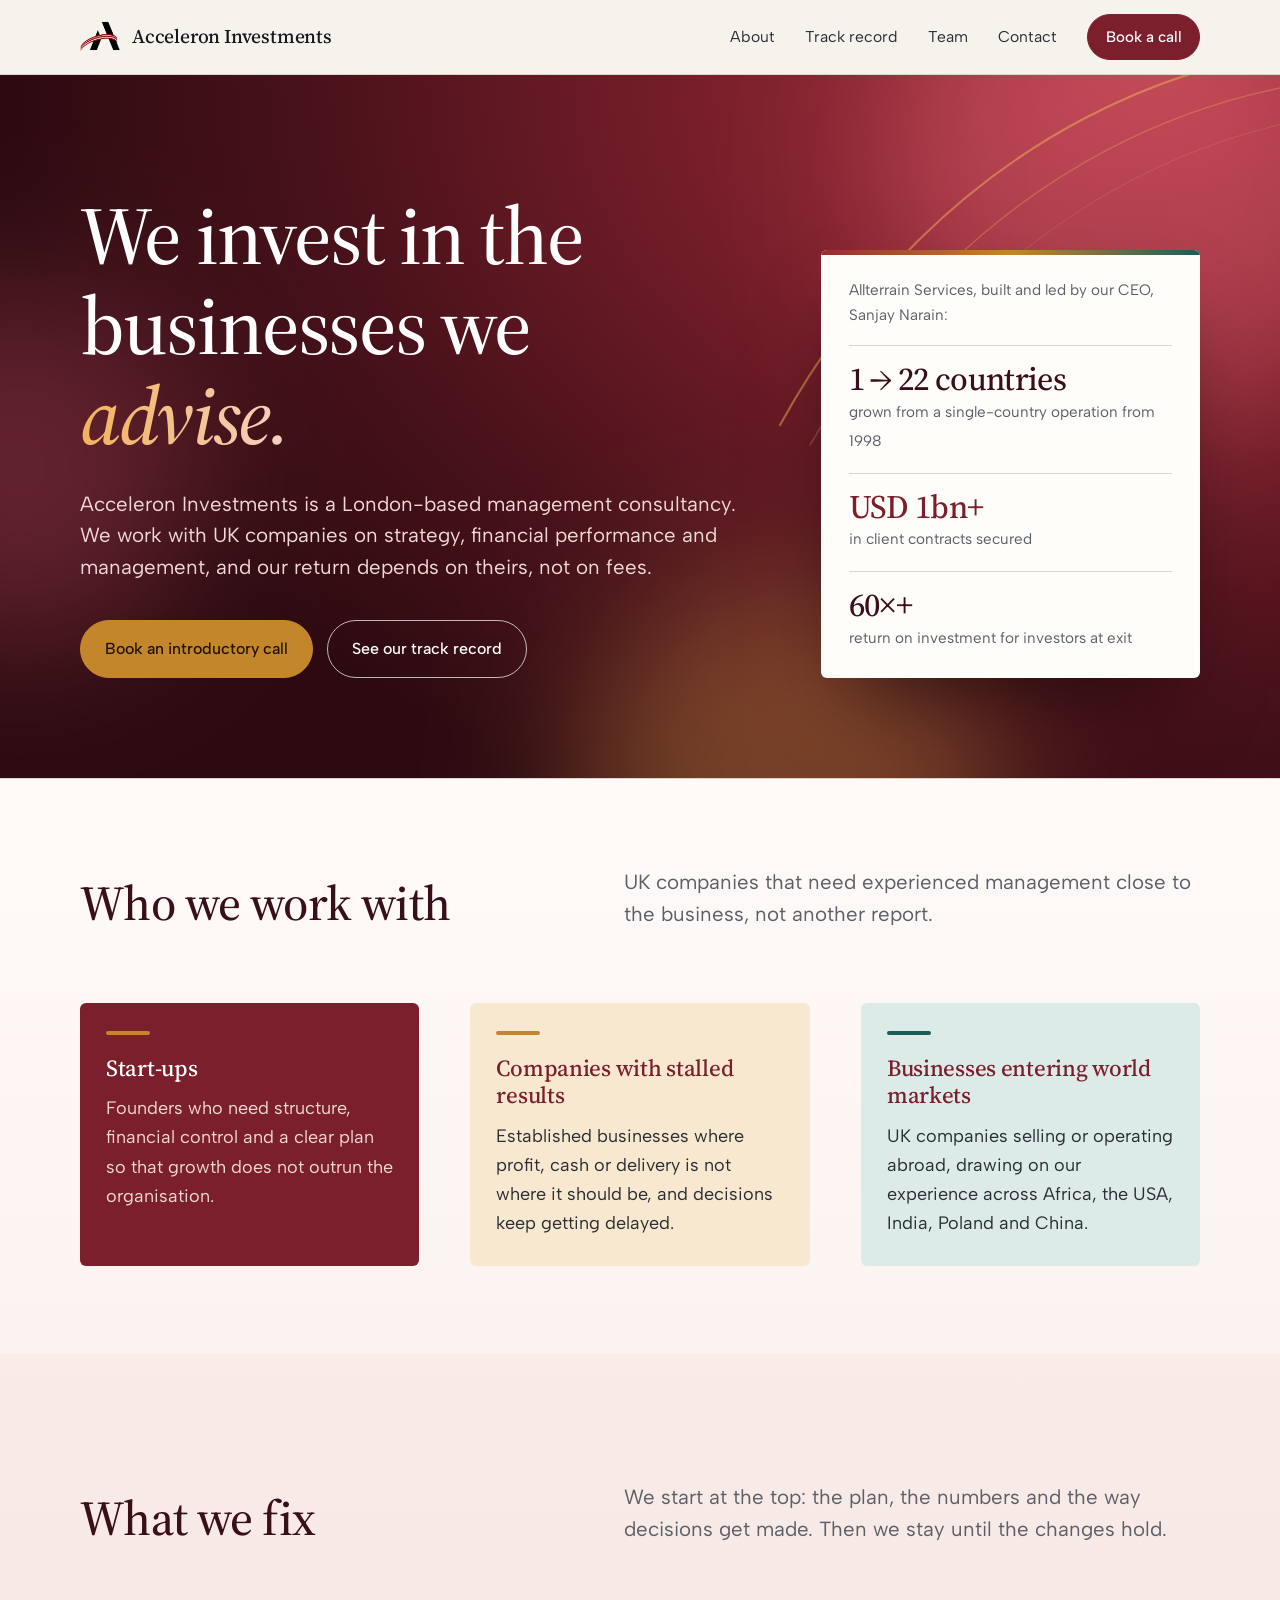
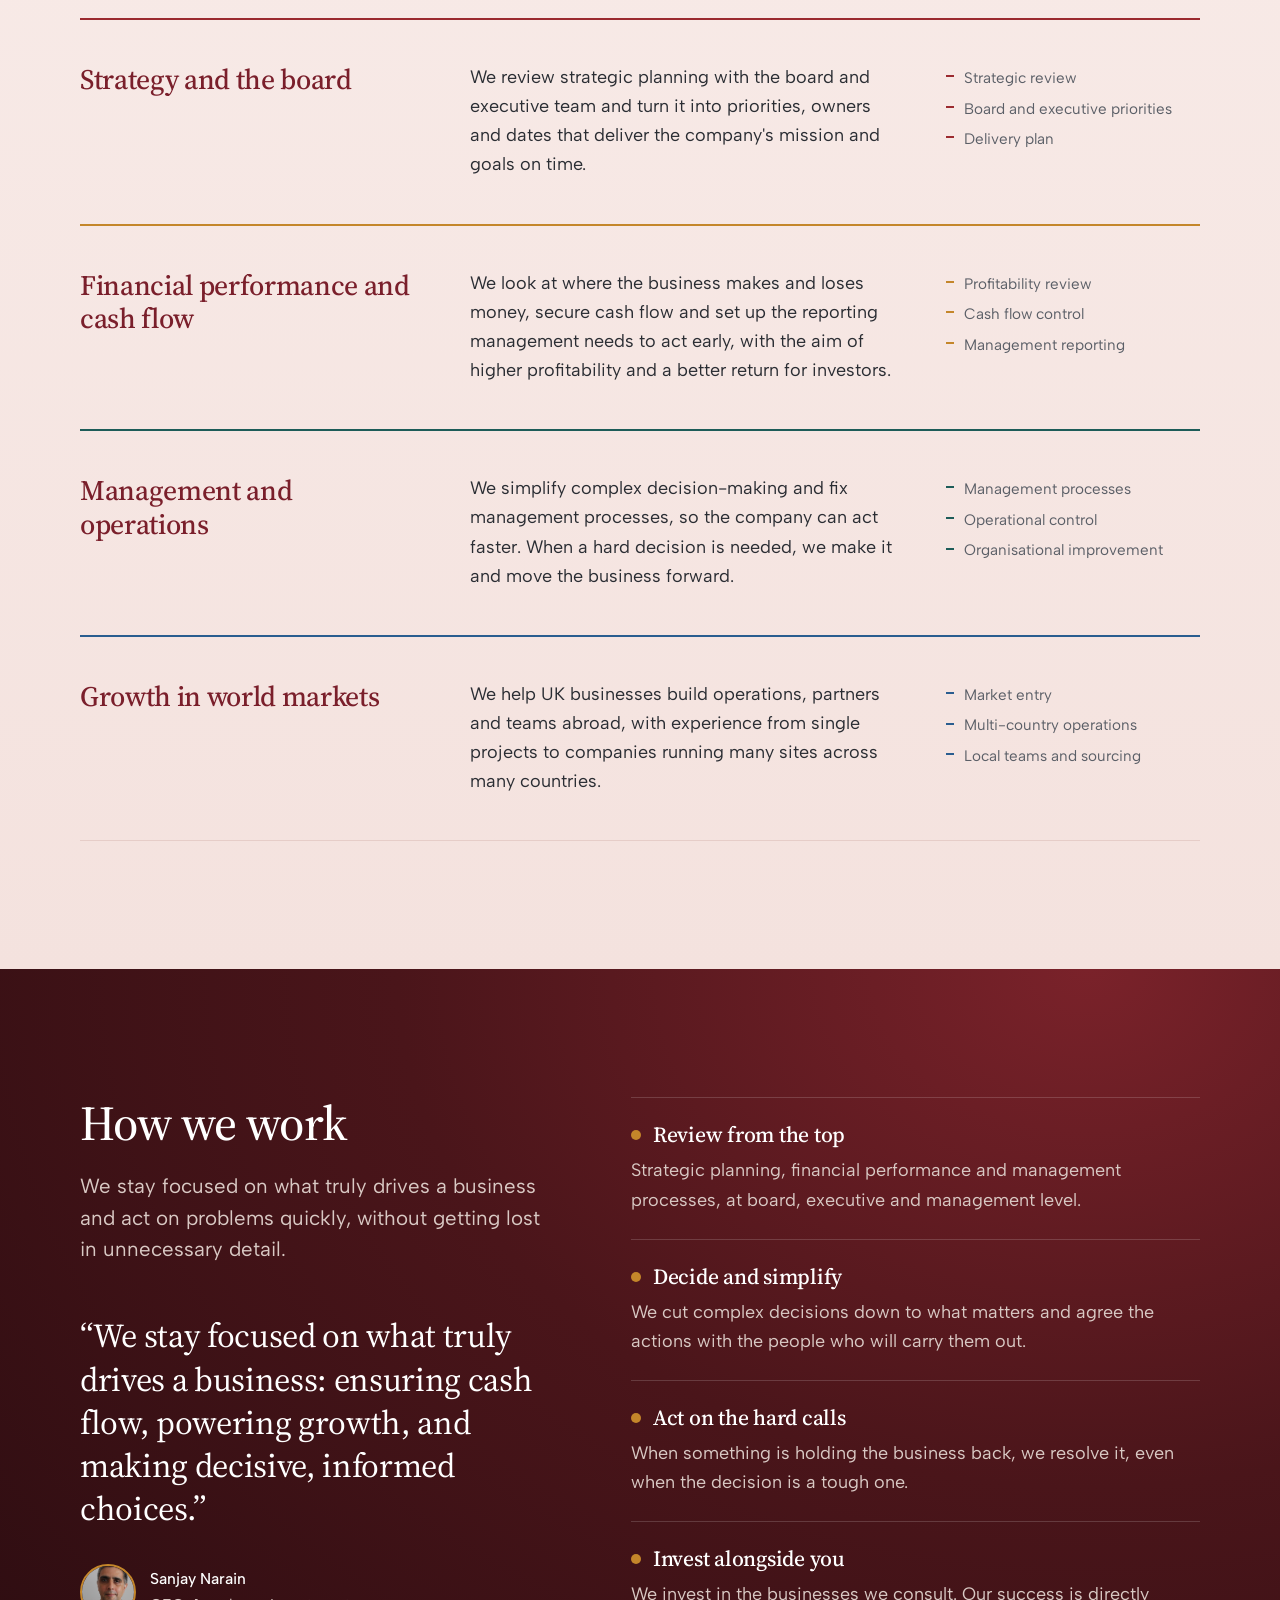
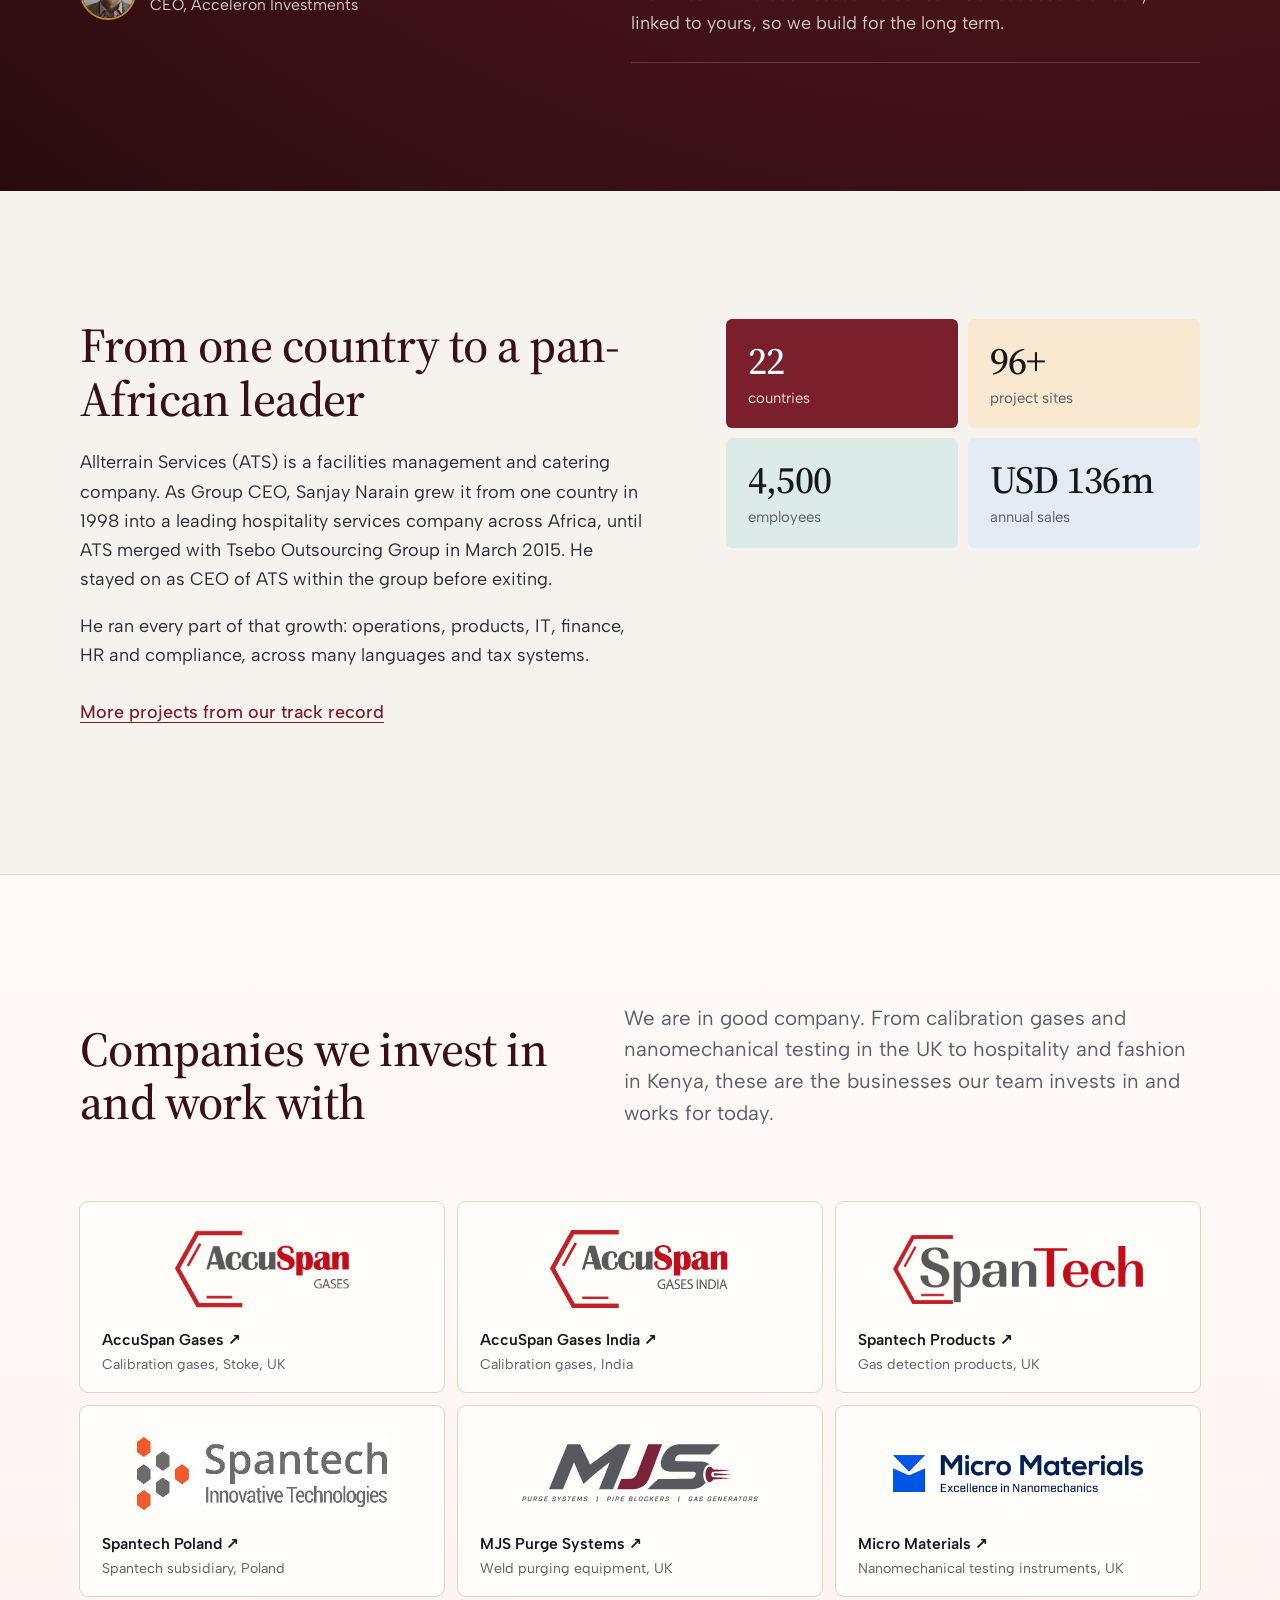
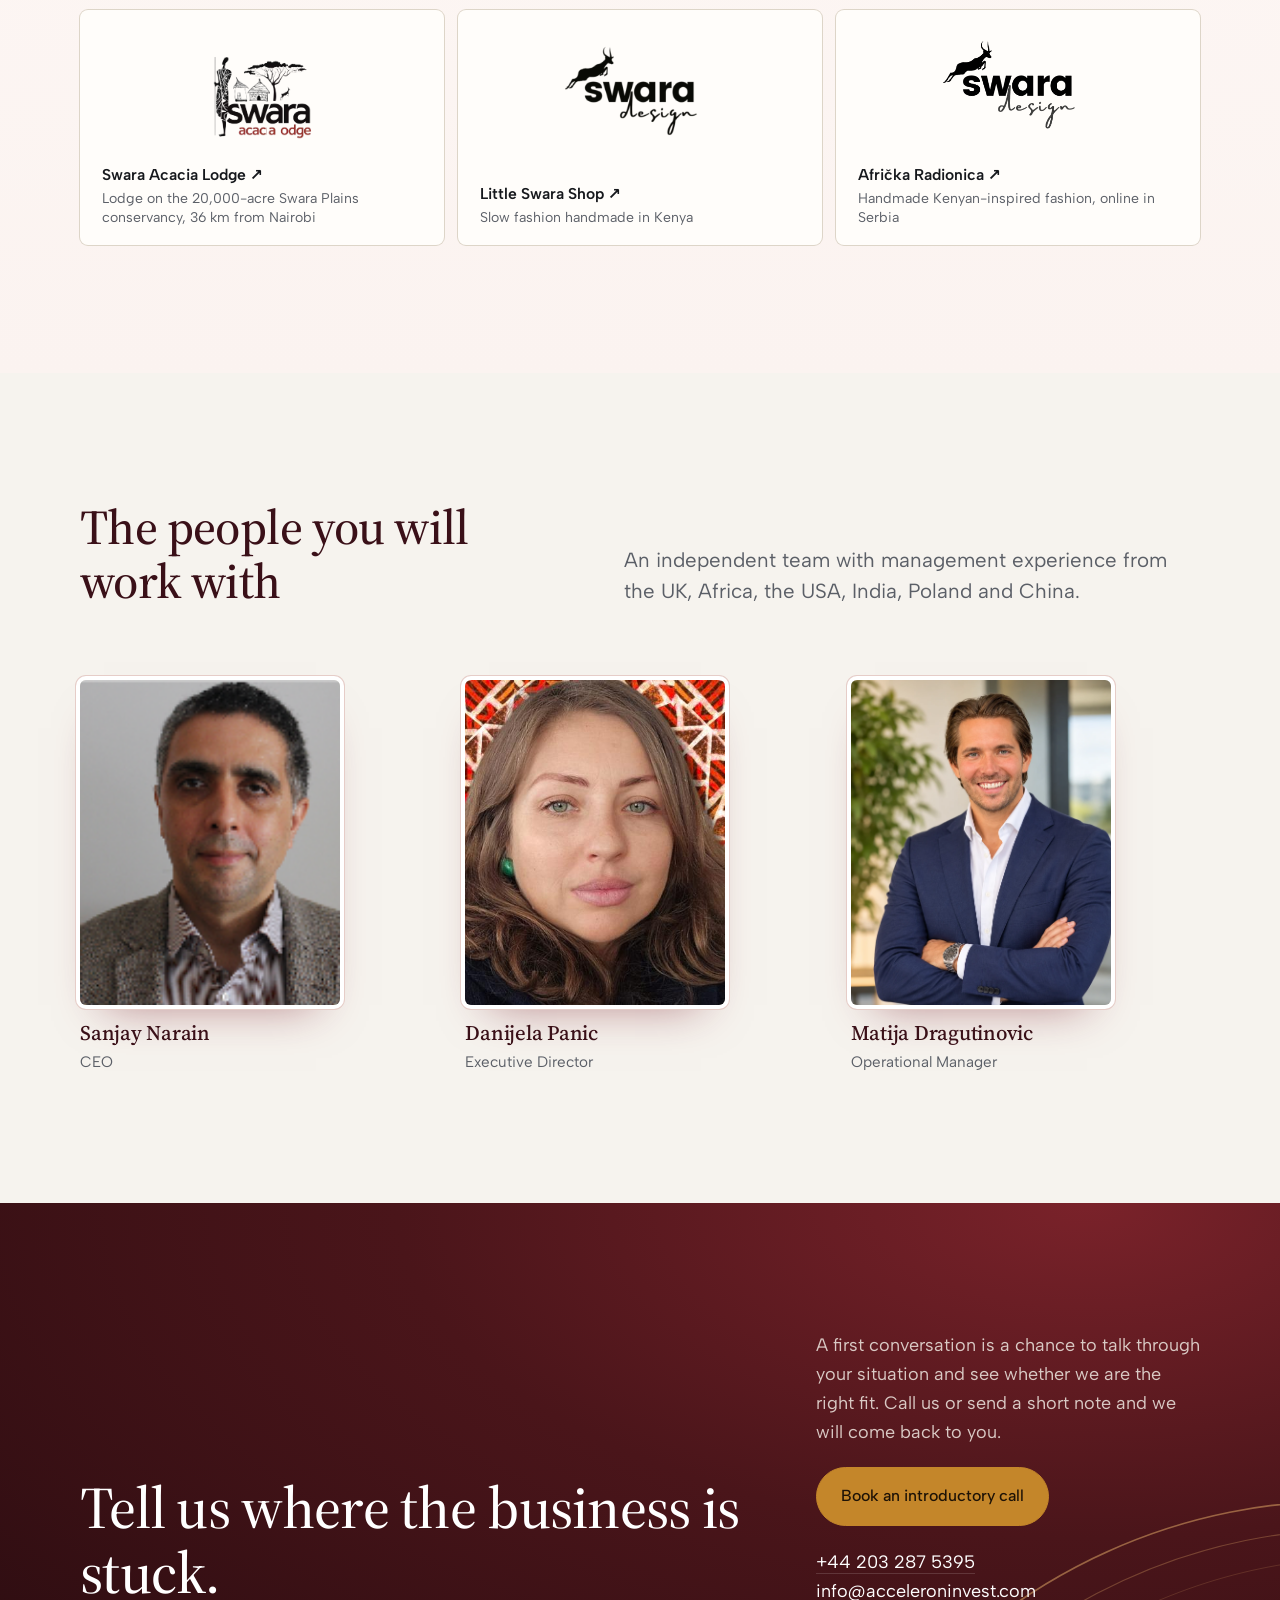
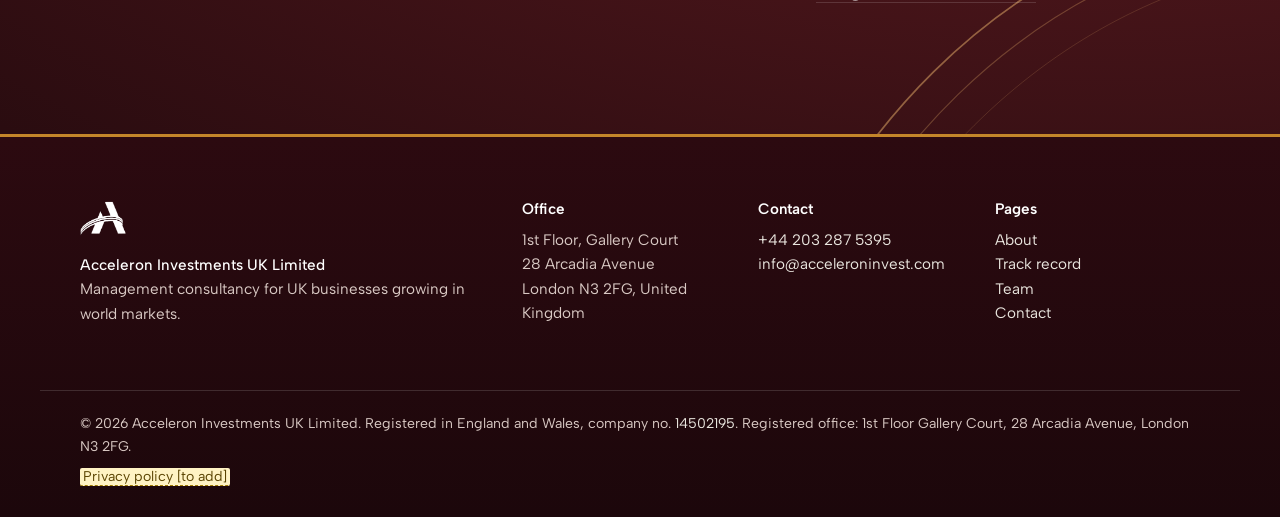
==== commit 2448f2fb: "Add share image for link previews" ====
--- a/index.html
+++ b/index.html
@@ -10,8 +10,16 @@
 <meta property="og:title" content="Acceleron Investments | Management consultancy that invests in UK businesses">
 <meta property="og:description" content="London-based management consultancy. We help UK companies fix strategy, cash flow and management, grow in world markets, and we invest in the businesses we advise.">
 <meta property="og:type" content="website">
+<meta property="og:site_name" content="Acceleron Investments">
+<meta property="og:image" content="https://matijadra98.github.io/acceleron-preview/slike/og-image.jpg">
+<meta property="og:image:width" content="1200">
+<meta property="og:image:height" content="630">
+<meta property="og:image:alt" content="Acceleron Investments: management consultancy that invests in UK businesses">
+<meta name="twitter:card" content="summary_large_image">
+<meta name="twitter:image" content="https://matijadra98.github.io/acceleron-preview/slike/og-image.jpg">
 <meta name="theme-color" content="#f6f3ee">
 <link rel="icon" href="slike/ail-logo.png">
+<link rel="apple-touch-icon" href="slike/ail-logo.png">
 <link rel="preconnect" href="https://fonts.googleapis.com">
 <link rel="preconnect" href="https://fonts.gstatic.com" crossorigin>
 <link rel="stylesheet" href="https://fonts.googleapis.com/css2?family=Albert+Sans:wght@400;500;600&family=Source+Serif+4:opsz,wght@8..60,400;8..60,500;8..60,600&display=swap">
